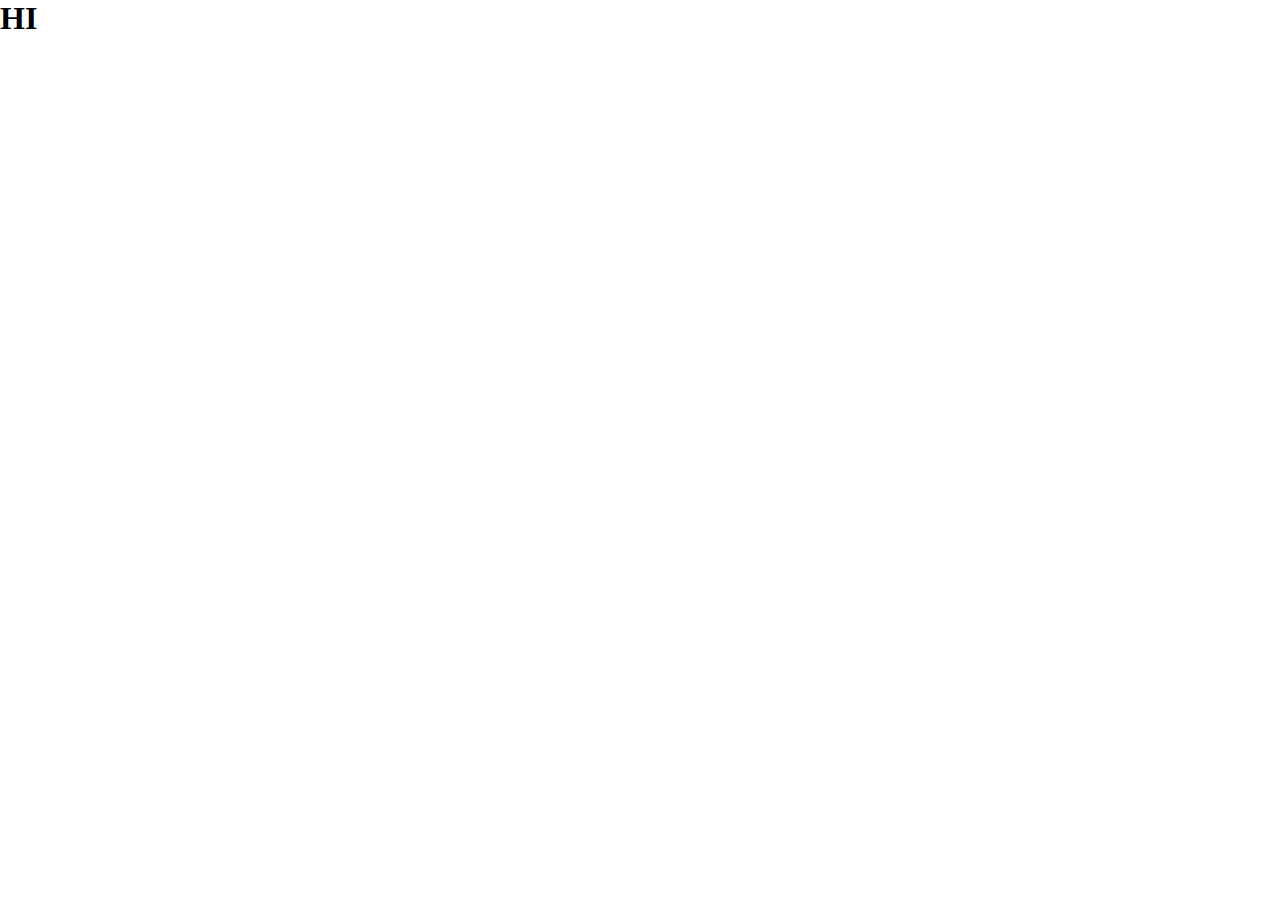
==== index.html @ 7bbb675e "testing" ====
<!DOCTYPE html>
<html lang="en">
  <head>
    <meta charset="UTF-8" />
    <meta http-equiv="X-UA-Compatible" content="IE=edge" />
    <meta name="viewport" content="width=device-width, initial-scale=1.0" />
    <link rel="shortcut icon" href="favicon.ico" type="image/x-icon" />
    <link rel="stylesheet" href="./style.css" />
    <title>Tesla Colab</title>
  </head>
  <body>
    <h1>HI</h1>
  </body>
</html>
---- style.css ----
* {
  margin: 0;
  padding: 0;
  box-sizing: border-box;
  scroll-behavior: smooth;
}
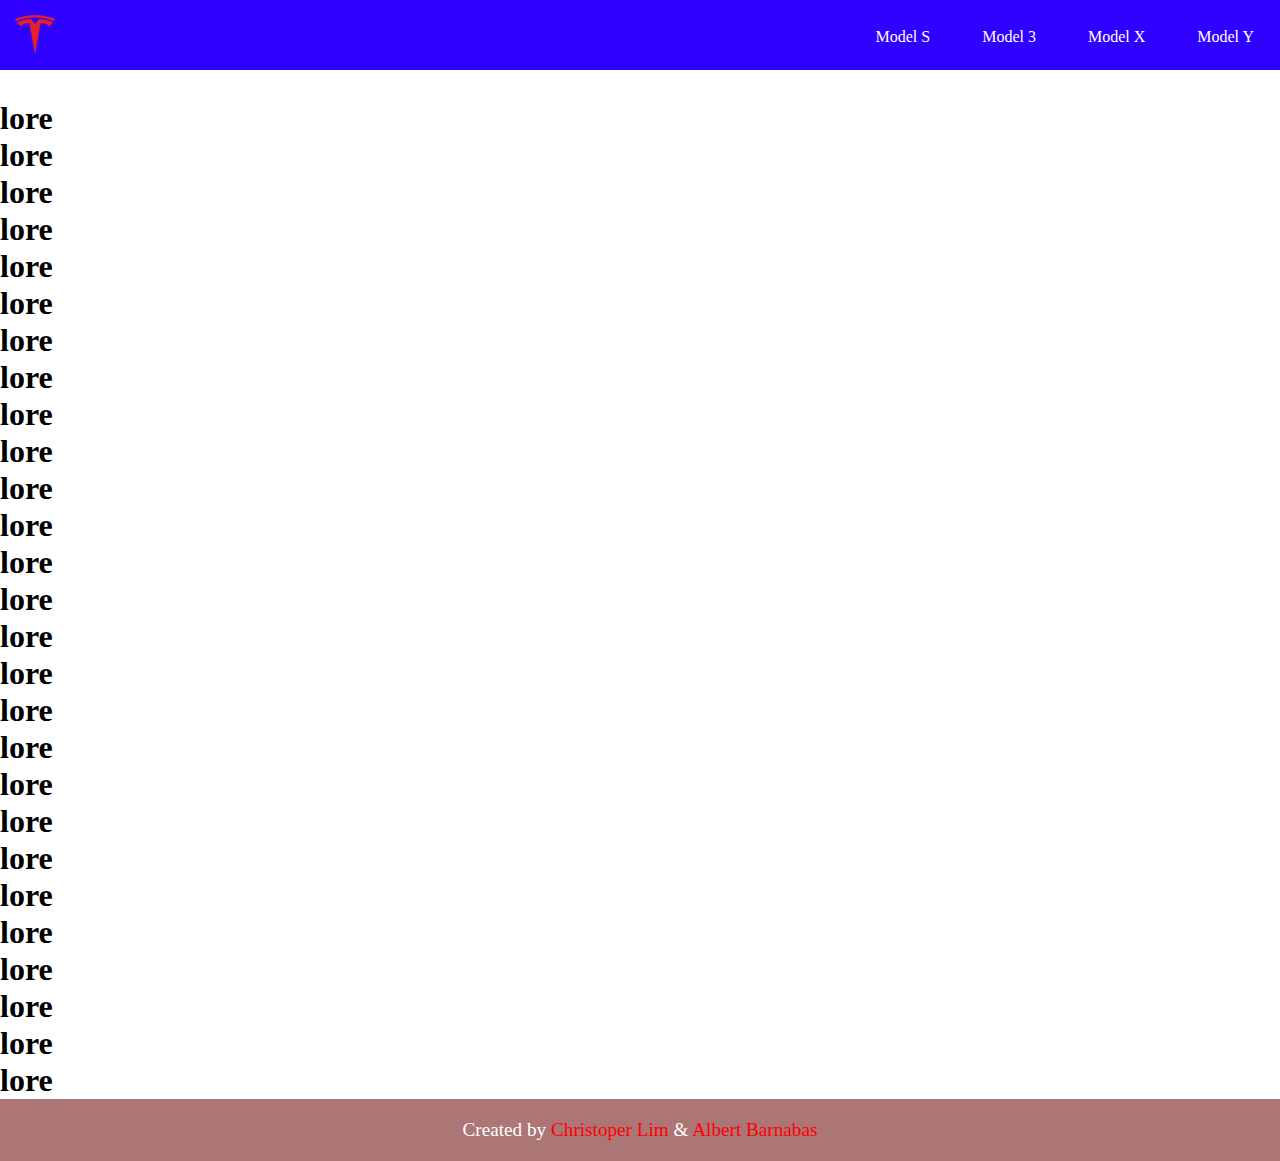
==== commit 72f72915: "Adding navigation and footer" ====
--- a/index.html
+++ b/index.html
@@ -5,10 +5,71 @@
     <meta http-equiv="X-UA-Compatible" content="IE=edge" />
     <meta name="viewport" content="width=device-width, initial-scale=1.0" />
     <link rel="shortcut icon" href="favicon.ico" type="image/x-icon" />
+    <link rel="stylesheet" href="./assets/css/navigation.css" />
+    <link rel="stylesheet" href="./assets/css/footer.css" />
     <link rel="stylesheet" href="./style.css" />
     <title>Tesla Colab</title>
   </head>
   <body>
-    <h1>HI</h1>
+    <nav>
+      <div class="navContainer">
+        <a href="#"><img src="./assets/img/teslaLogo.png" alt="logo" /></a>
+        <img src="./assets/icons/hamburger.png" alt="" id="navToggle" />
+        <ul id="navList">
+          <li><a href="./pages/models.html">Model S</a></li>
+          <li><a href="./pages/model3.html">Model 3</a></li>
+          <li><a href="./pages/modelx.html">Model X</a></li>
+          <li><a href="./pages/modely.html">Model Y</a></li>
+        </ul>
+      </div>
+    </nav>
+    <div class="HeroSection">
+      <h1>lore</h1>
+      <h1>lore</h1>
+      <h1>lore</h1>
+      <h1>lore</h1>
+      <h1>lore</h1>
+      <h1>lore</h1>
+      <h1>lore</h1>
+      <h1>lore</h1>
+      <h1>lore</h1>
+      <h1>lore</h1>
+      <h1>lore</h1>
+      <h1>lore</h1>
+      <h1>lore</h1>
+      <h1>lore</h1>
+      <h1>lore</h1>
+      <h1>lore</h1>
+      <h1>lore</h1>
+      <h1>lore</h1>
+      <h1>lore</h1>
+      <h1>lore</h1>
+      <h1>lore</h1>
+      <h1>lore</h1>
+      <h1>lore</h1>
+      <h1>lore</h1>
+      <h1>lore</h1>
+      <h1>lore</h1>
+      <h1>lore</h1>
+    </div>
+    <footer>
+      <div class="footerContainer">
+        <p>
+          Created by
+          <span
+            ><a href="https://github.com/chris260602" target="_blank"
+              >Christoper Lim</a
+            ></span
+          >
+          &
+          <span
+            ><a href="https://github.com/albertbarnabas10" target="_blank"
+              >Albert Barnabas</a
+            ></span
+          >
+        </p>
+      </div>
+    </footer>
+    <script src="./assets/js/navigation.js"></script>
   </body>
 </html>
--- a/assets/css/navigation.css
+++ b/assets/css/navigation.css
@@ -0,0 +1,79 @@
+* {
+  margin: 0;
+  padding: 0;
+  box-sizing: border-box;
+  scroll-behavior: smooth;
+}
+
+nav {
+  position: fixed;
+  width: 100vw;
+  max-width: 100%;
+  height: 70px;
+  background-color: rgb(47, 0, 255);
+}
+nav .navContainer {
+  position: relative;
+  display: flex;
+  justify-content: space-between;
+  max-width: 1300px;
+  margin: auto;
+  color: white;
+}
+.navContainer ul {
+  display: flex;
+  align-items: center;
+  list-style: none;
+}
+
+.navContainer ul li a {
+  color: white;
+  text-decoration: none;
+  padding: 0.5em 1em;
+  margin: 0 10px;
+  border-radius: 10px;
+  transition: background-color 0.5s;
+}
+.navContainer ul li a:hover {
+  background-color: rgb(71, 71, 71);
+}
+.navContainer img {
+  padding: 15px;
+  width: 70px;
+}
+#navToggle {
+  display: none;
+}
+@media screen and (max-width: 768px) {
+  .navContainer ul {
+    display: flex;
+    flex-direction: column;
+    justify-content: space-evenly;
+    position: absolute;
+    top: -10vh;
+    width: 100%;
+    min-width: 200px;
+    overflow: scroll;
+    height: 0;
+    transition: all 0.4s;
+  }
+  #navToggle {
+    display: block;
+    width: 70px;
+    cursor: pointer;
+    z-index: 999;
+  }
+  .navContainer ul.active {
+    background-color: rgb(0, 0, 0);
+    top: 70px;
+    width: 100%;
+    min-width: 200px;
+    overflow: scroll;
+    height: calc(100vh - 70px);
+  }
+
+  .navContainer ul li a {
+    padding: 0.5em 1em;
+    margin: 20px;
+  }
+}
--- a/assets/css/footer.css
+++ b/assets/css/footer.css
@@ -0,0 +1,21 @@
+footer {
+  background-color: rgb(172, 118, 118);
+}
+footer .footerContainer {
+  max-width: 1300px;
+  display: flex;
+  color: white;
+  justify-content: center;
+  margin: auto;
+  padding: 20px;
+  font-size: 1.2rem;
+}
+footer a {
+  color: rgb(255, 0, 0);
+  text-decoration: none;
+  transition: color 0.3s;
+}
+
+footer a:hover {
+  color: aqua;
+}
--- a/style.css
+++ b/style.css
@@ -1,6 +1,3 @@
-* {
-  margin: 0;
-  padding: 0;
-  box-sizing: border-box;
-  scroll-behavior: smooth;
+.HeroSection {
+  padding-top: 100px;
 }
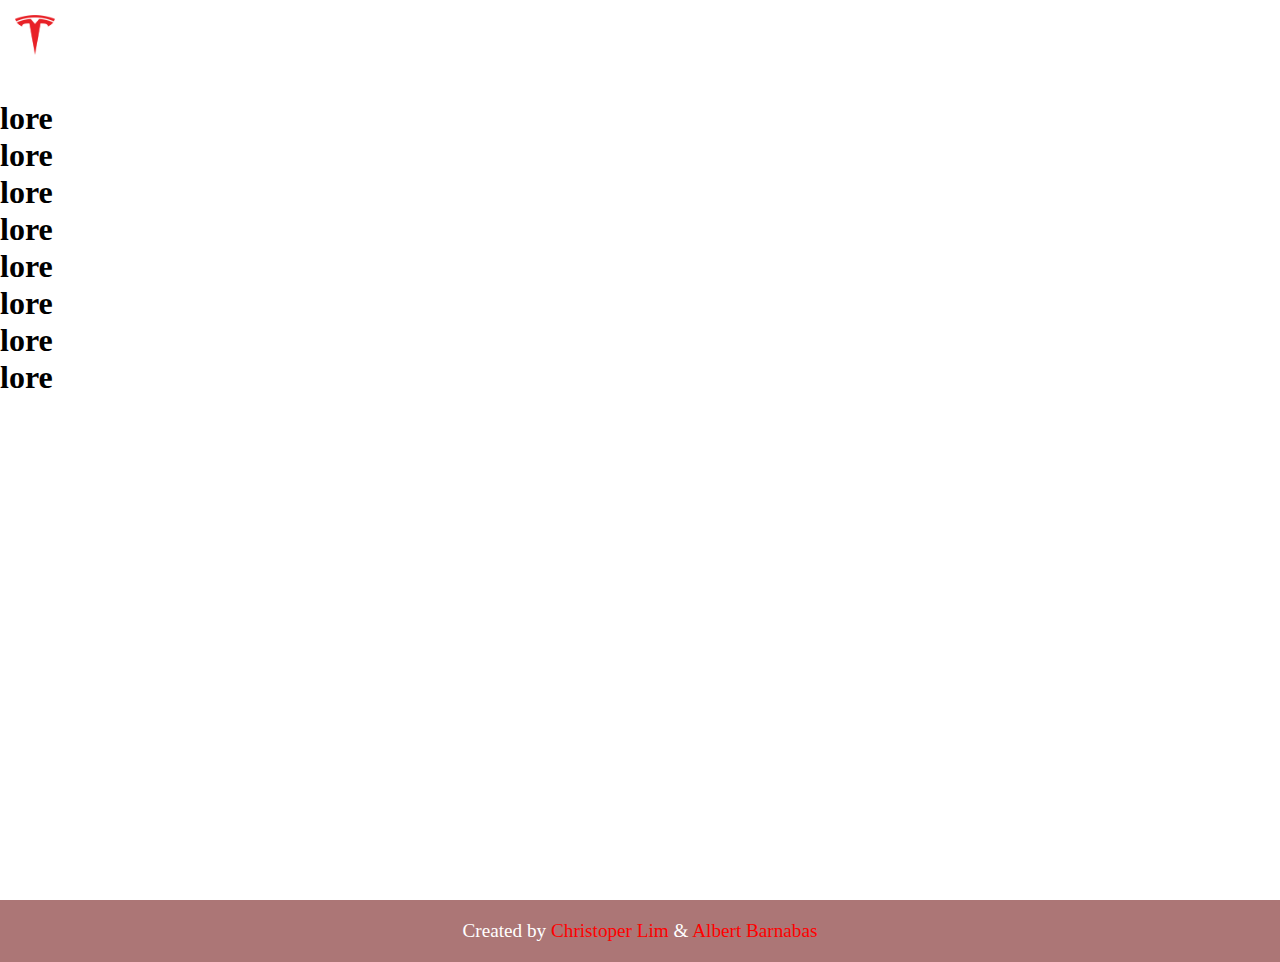
==== commit 54556ac9: "Babi" ====
--- a/index.html
+++ b/index.html
@@ -11,6 +11,7 @@
     <title>Tesla Colab</title>
   </head>
   <body>
+
     <nav>
       <div class="navContainer">
         <a href="#"><img src="./assets/img/teslaLogo.png" alt="logo" /></a>
@@ -23,6 +24,7 @@
         </ul>
       </div>
     </nav>
+
     <div class="HeroSection">
       <h1>lore</h1>
       <h1>lore</h1>
@@ -32,26 +34,9 @@
       <h1>lore</h1>
       <h1>lore</h1>
       <h1>lore</h1>
-      <h1>lore</h1>
-      <h1>lore</h1>
-      <h1>lore</h1>
-      <h1>lore</h1>
-      <h1>lore</h1>
-      <h1>lore</h1>
-      <h1>lore</h1>
-      <h1>lore</h1>
-      <h1>lore</h1>
-      <h1>lore</h1>
-      <h1>lore</h1>
-      <h1>lore</h1>
-      <h1>lore</h1>
-      <h1>lore</h1>
-      <h1>lore</h1>
-      <h1>lore</h1>
-      <h1>lore</h1>
-      <h1>lore</h1>
-      <h1>lore</h1>
+      
     </div>
+
     <footer>
       <div class="footerContainer">
         <p>
--- a/assets/css/navigation.css
+++ b/assets/css/navigation.css
@@ -10,8 +10,9 @@
   width: 100vw;
   max-width: 100%;
   height: 70px;
-  background-color: rgb(47, 0, 255);
+  /* background-color: #0F2027; */
 }
+
 nav .navContainer {
   position: relative;
   display: flex;
@@ -53,7 +54,6 @@
     top: -10vh;
     width: 100%;
     min-width: 200px;
-    overflow: scroll;
     height: 0;
     transition: all 0.4s;
   }
@@ -68,7 +68,6 @@
     top: 70px;
     width: 100%;
     min-width: 200px;
-    overflow: scroll;
     height: calc(100vh - 70px);
   }
 
--- a/style.css
+++ b/style.css
@@ -1,3 +1,5 @@
 .HeroSection {
   padding-top: 100px;
+  background: ;
+  height: 100vh;
 }
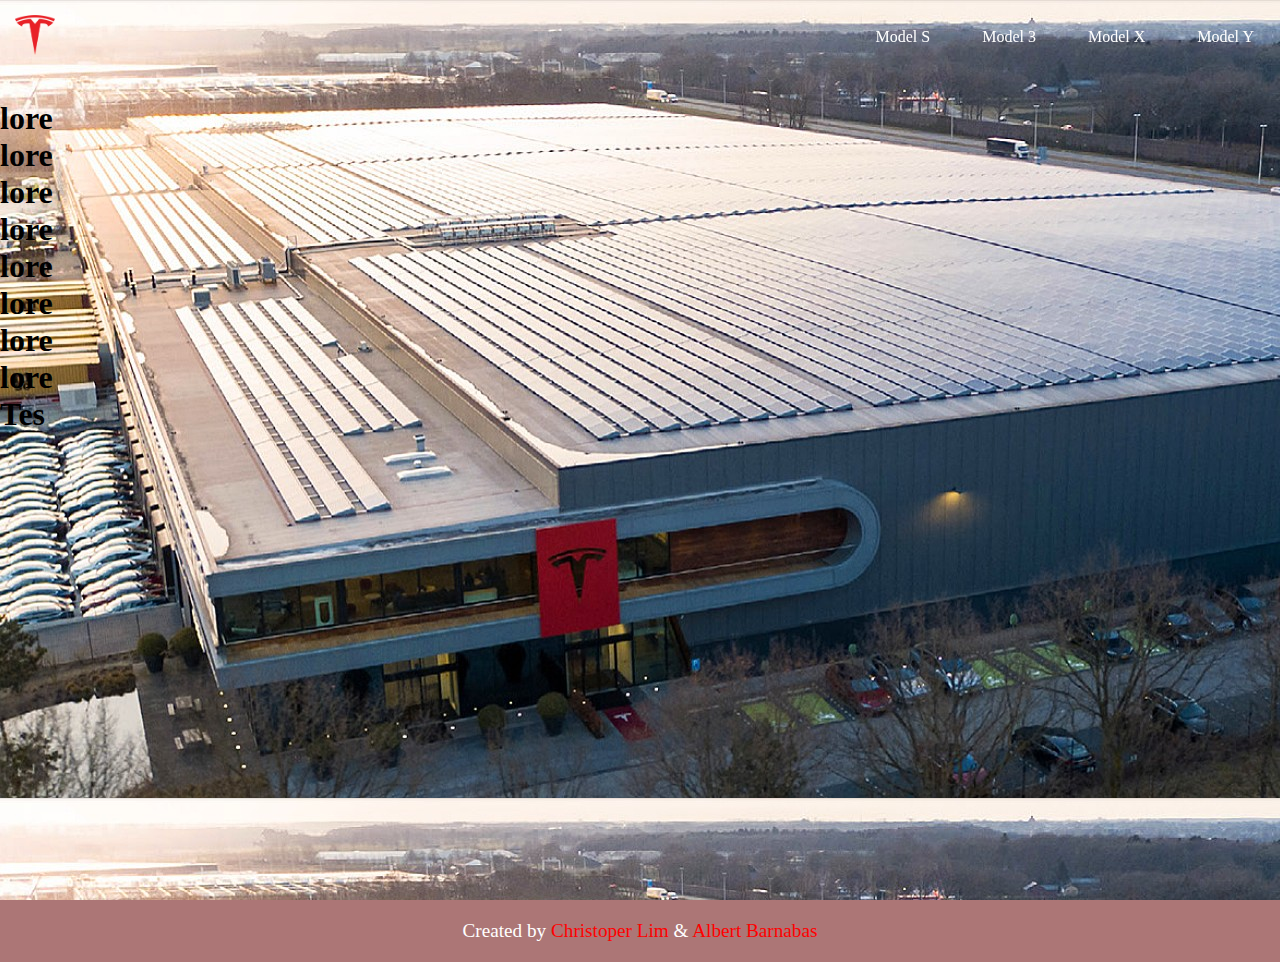
==== commit f56aada6: "Tes" ====
--- a/index.html
+++ b/index.html
@@ -11,7 +11,6 @@
     <title>Tesla Colab</title>
   </head>
   <body>
-
     <nav>
       <div class="navContainer">
         <a href="#"><img src="./assets/img/teslaLogo.png" alt="logo" /></a>
@@ -34,7 +33,7 @@
       <h1>lore</h1>
       <h1>lore</h1>
       <h1>lore</h1>
-      
+      <h1>Tes</h1>
     </div>
 
     <footer>
--- a/style.css
+++ b/style.css
@@ -1,5 +1,5 @@
 .HeroSection {
   padding-top: 100px;
-  background: ;
+  background-image: url("./assets/img/1.jpg");
   height: 100vh;
 }
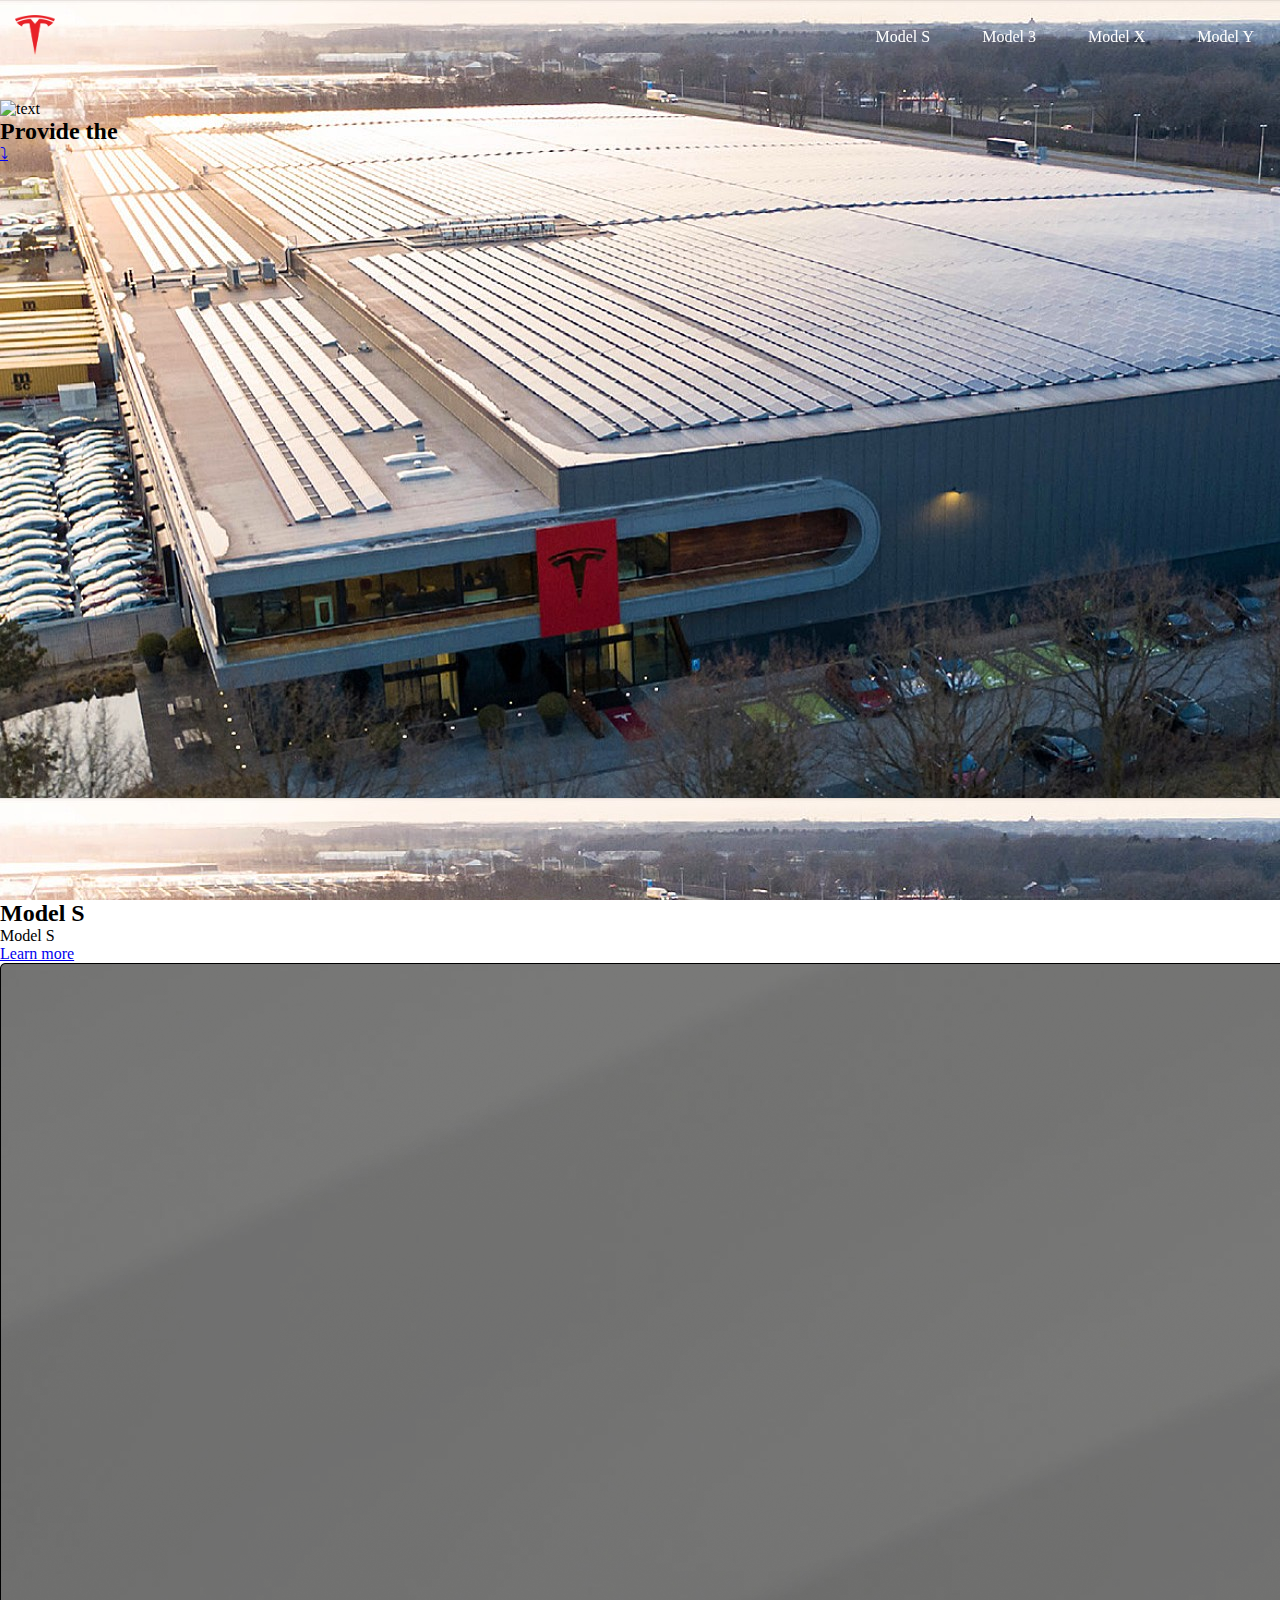
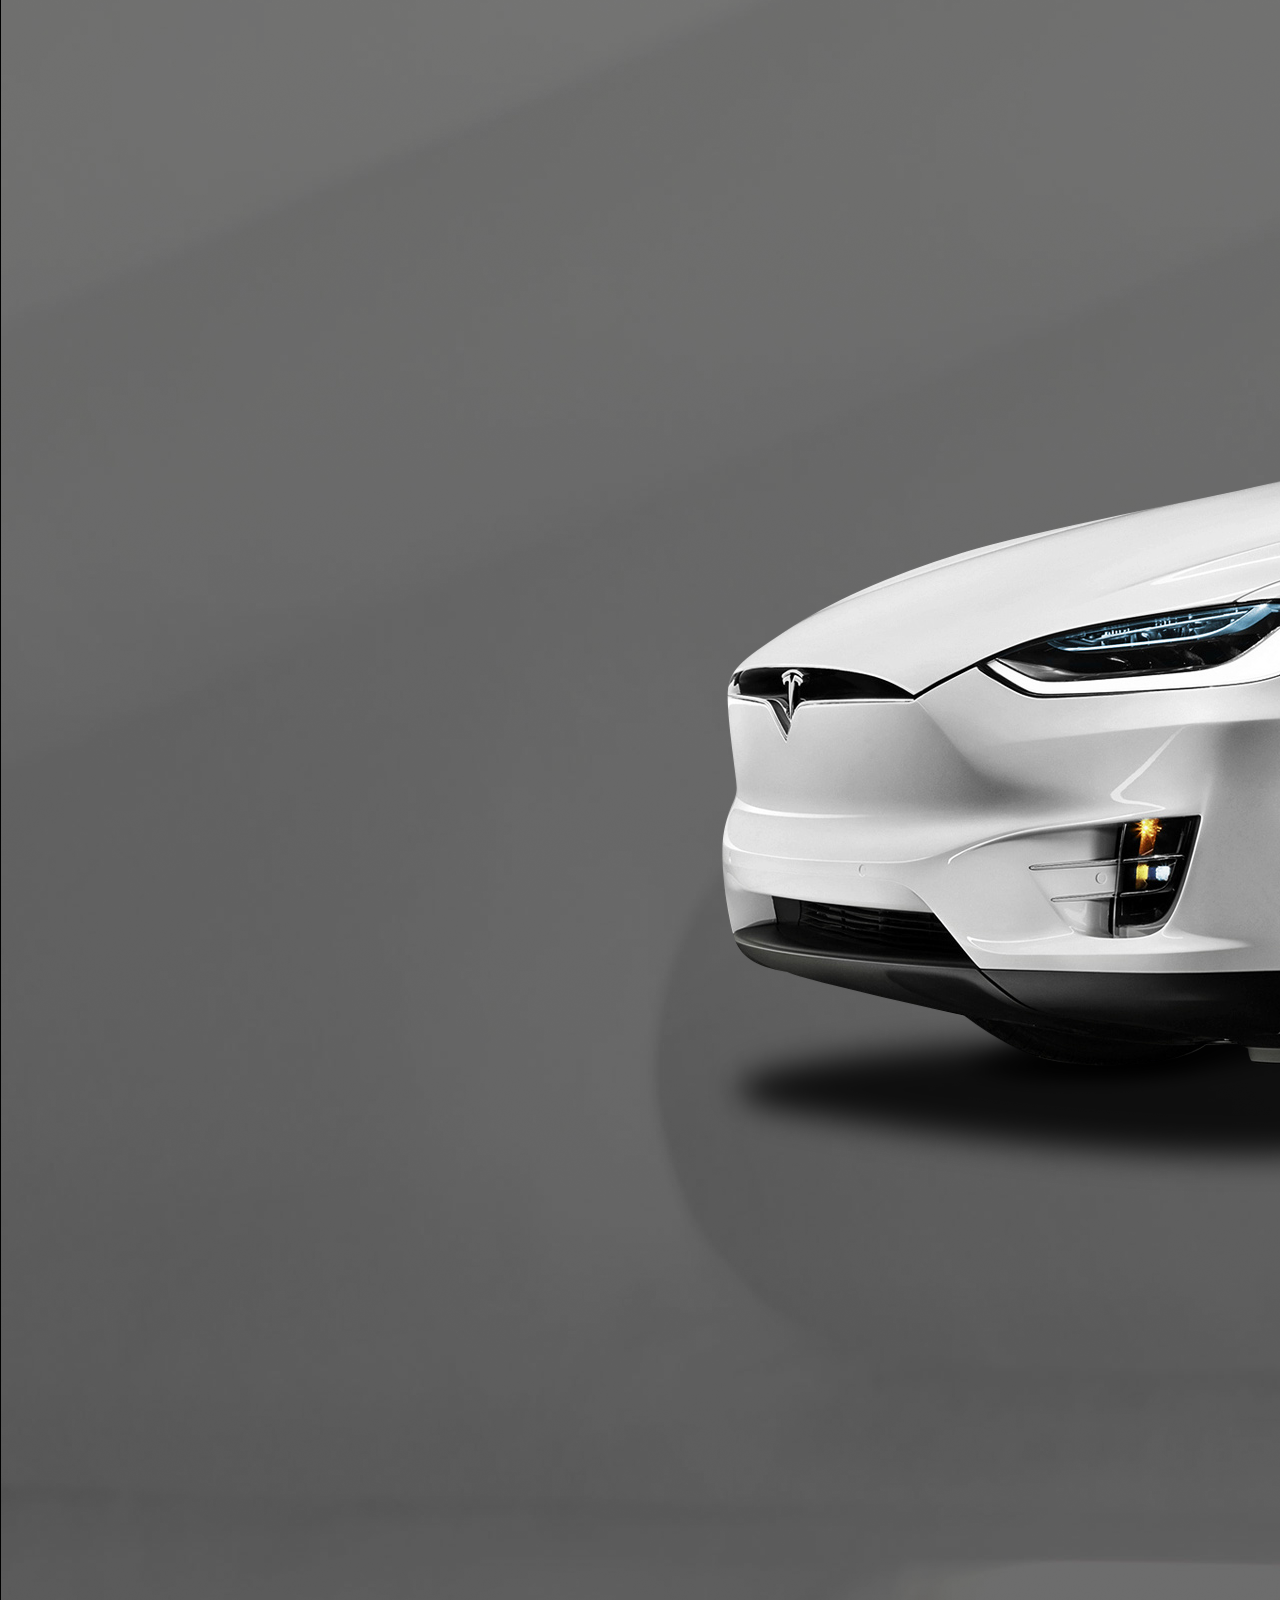
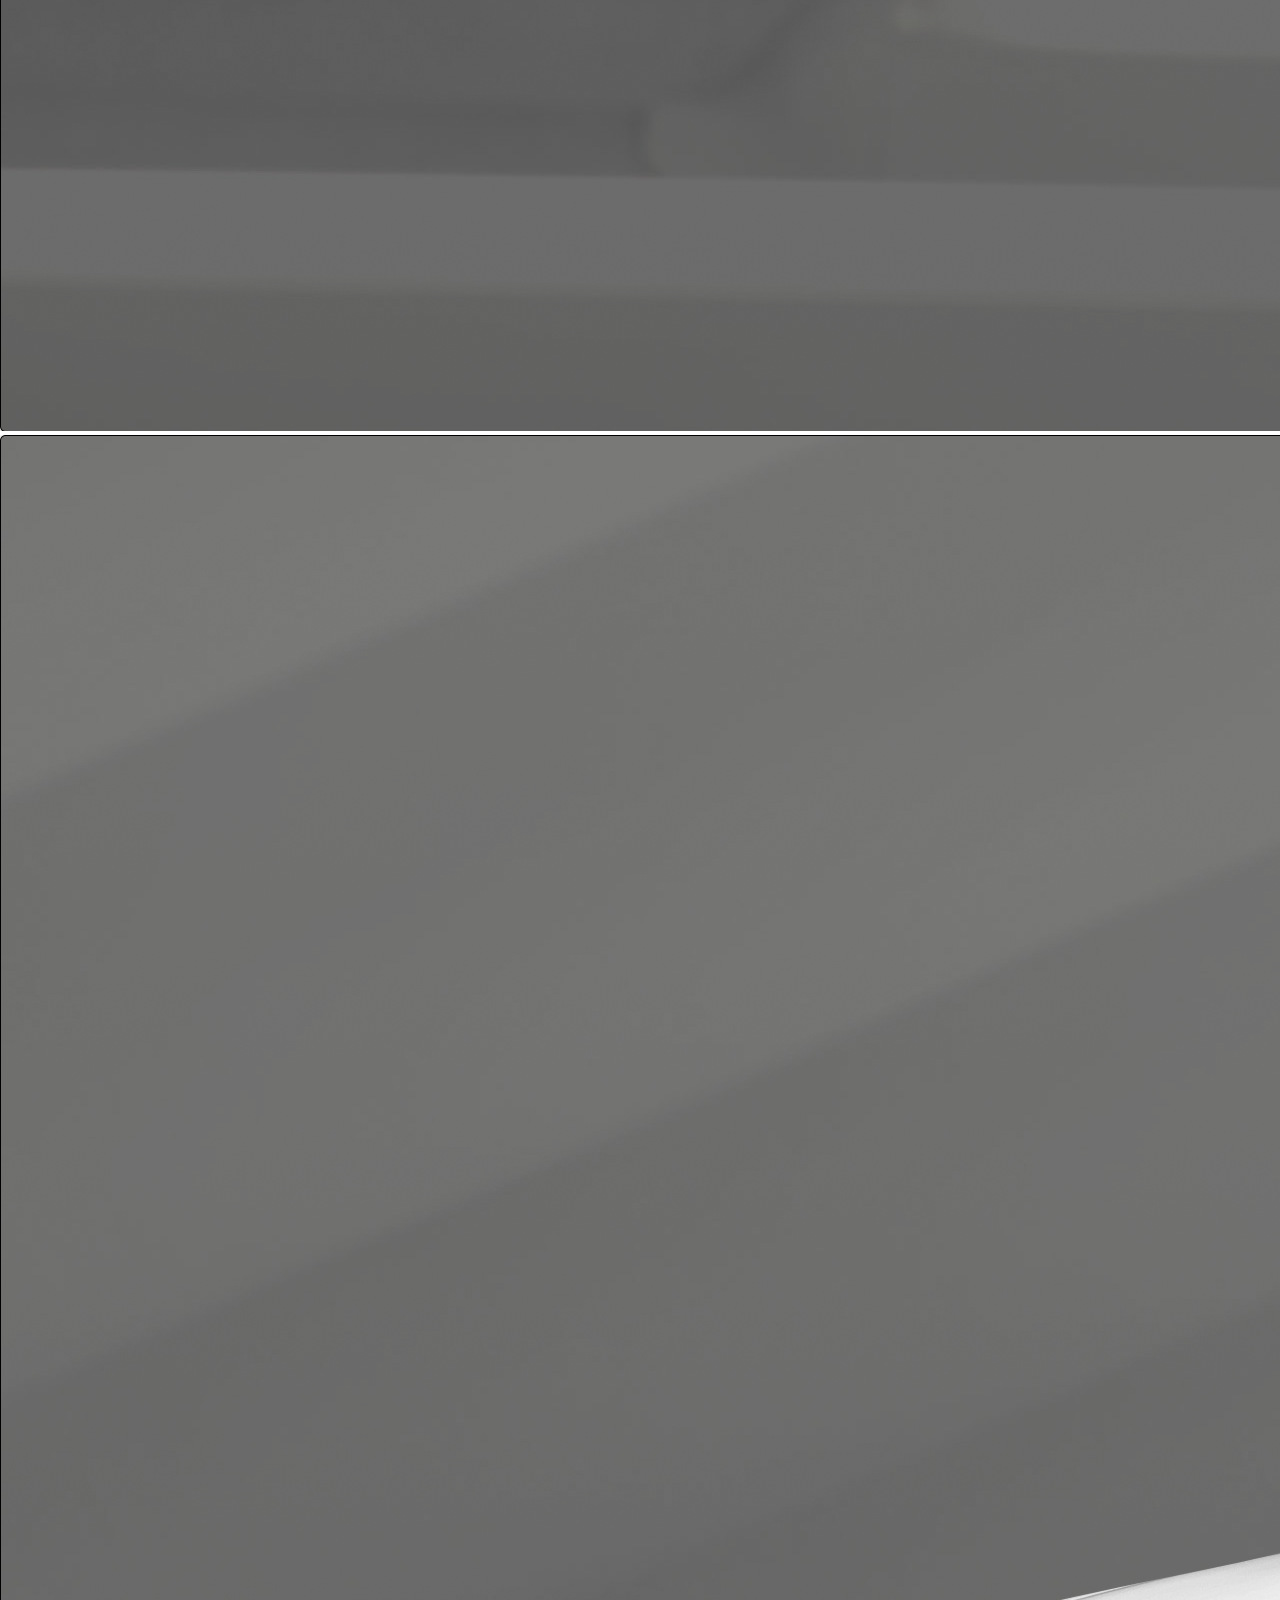
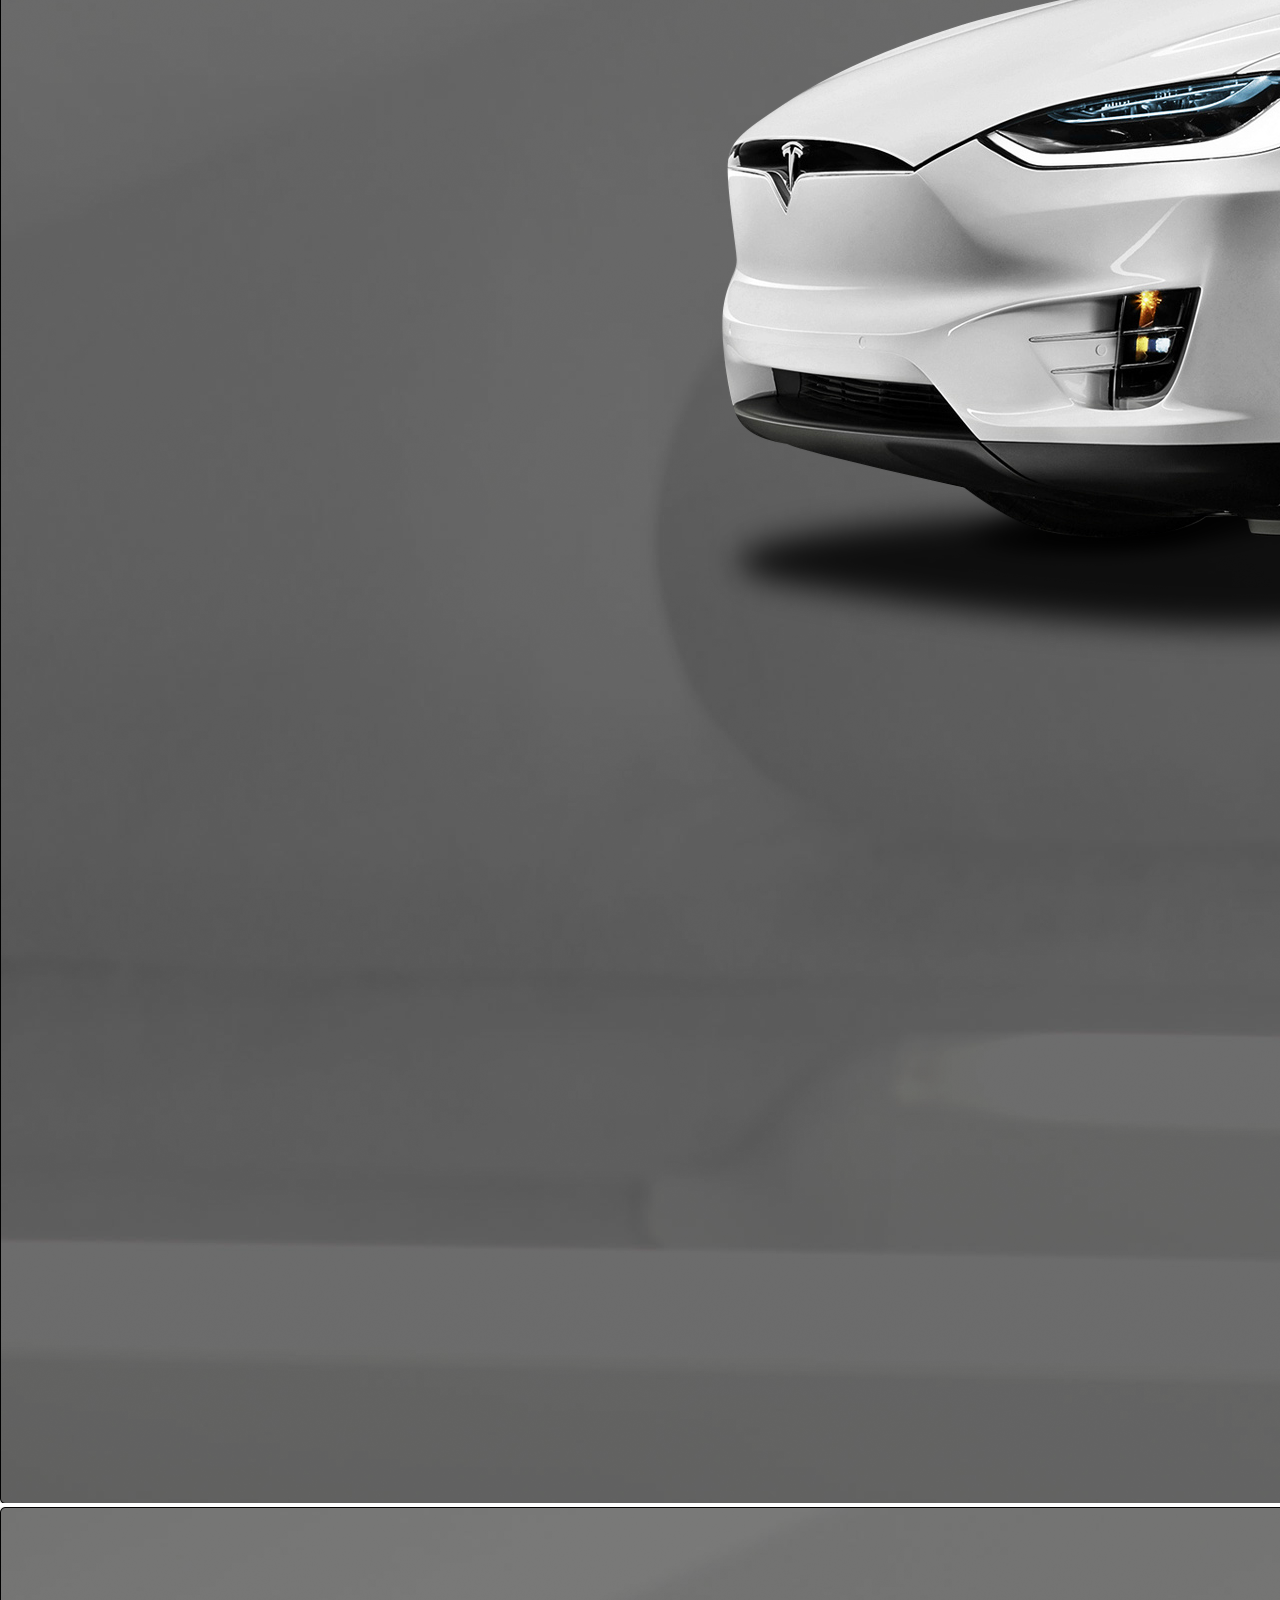
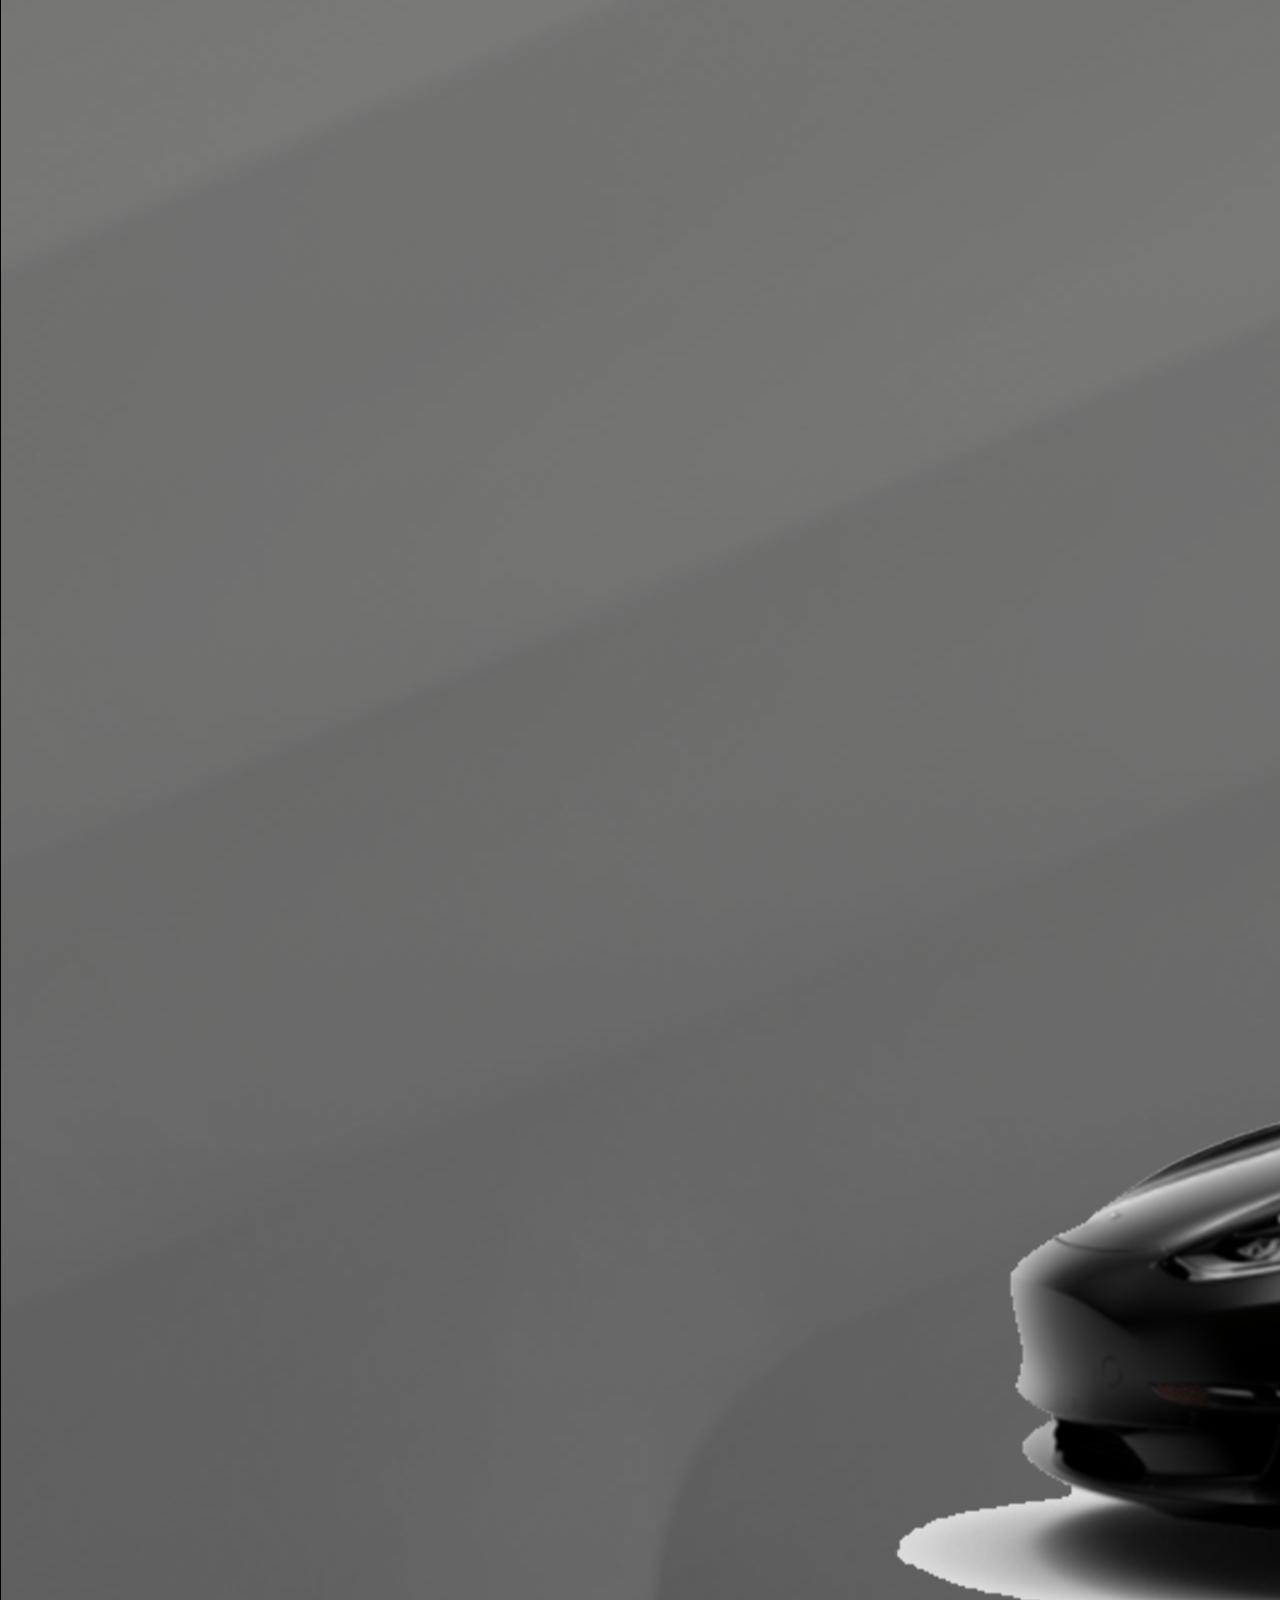
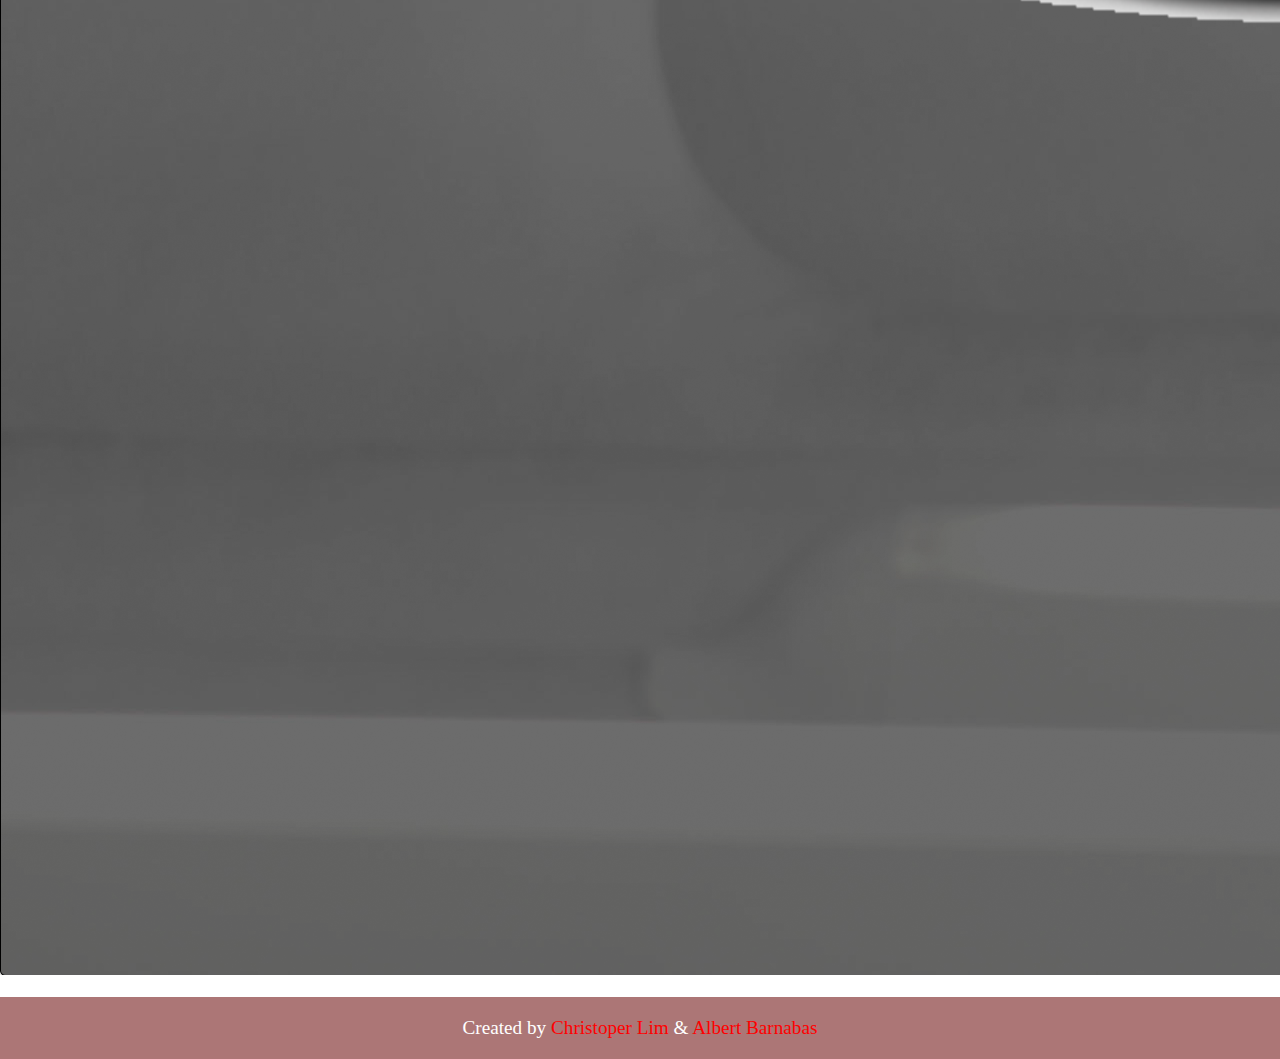
==== commit 778b499c: "Adding tesla assets" ====
--- a/index.html
+++ b/index.html
@@ -25,15 +25,48 @@
     </nav>
 
     <div class="HeroSection">
-      <h1>lore</h1>
-      <h1>lore</h1>
-      <h1>lore</h1>
-      <h1>lore</h1>
-      <h1>lore</h1>
-      <h1>lore</h1>
-      <h1>lore</h1>
-      <h1>lore</h1>
-      <h1>Tes</h1>
+      <div class="HeroWrapper">
+        <img src="./assets/img/teslaText.svg" alt="text" />
+        <h2 id="HeroDesc"></h2>
+        <a href="#aboutSection">&#10549;</a>
+      </div>
+    </div>
+
+    <div id="aboutSection">
+      <div class="aboutWrapper">
+        <div class="aboutdetail">
+          <div class="aboutdetailbox">
+            <h2 id="abouttitle">Model S</h2>
+            <p id="aboutdesc">Model S</p>
+          </div>
+          <a href="./pages/models.html" id="aboutbutton">Learn more</a>
+        </div>
+        <div class="aboutcarousel">
+          <img src="./assets/img/tesla/modelsbg.png" alt="" id="mainimg" />
+          <div class="carouselselection">
+            <img
+              src="./assets/img/tesla/modelsbg.png"
+              alt=""
+              class="childimg active"
+            />
+            <img
+              src="./assets/img/tesla/model3bg.png"
+              alt=""
+              class="childimg"
+            />
+            <img
+              src="./assets/img/tesla/modelxbg.png"
+              alt=""
+              class="childimg"
+            />
+            <img
+              src="./assets/img/tesla/modelybg.png"
+              alt=""
+              class="childimg"
+            />
+          </div>
+        </div>
+      </div>
     </div>
 
     <footer>
@@ -55,5 +88,6 @@
       </div>
     </footer>
     <script src="./assets/js/navigation.js"></script>
+    <script src="./assets/js/index.js"></script>
   </body>
 </html>
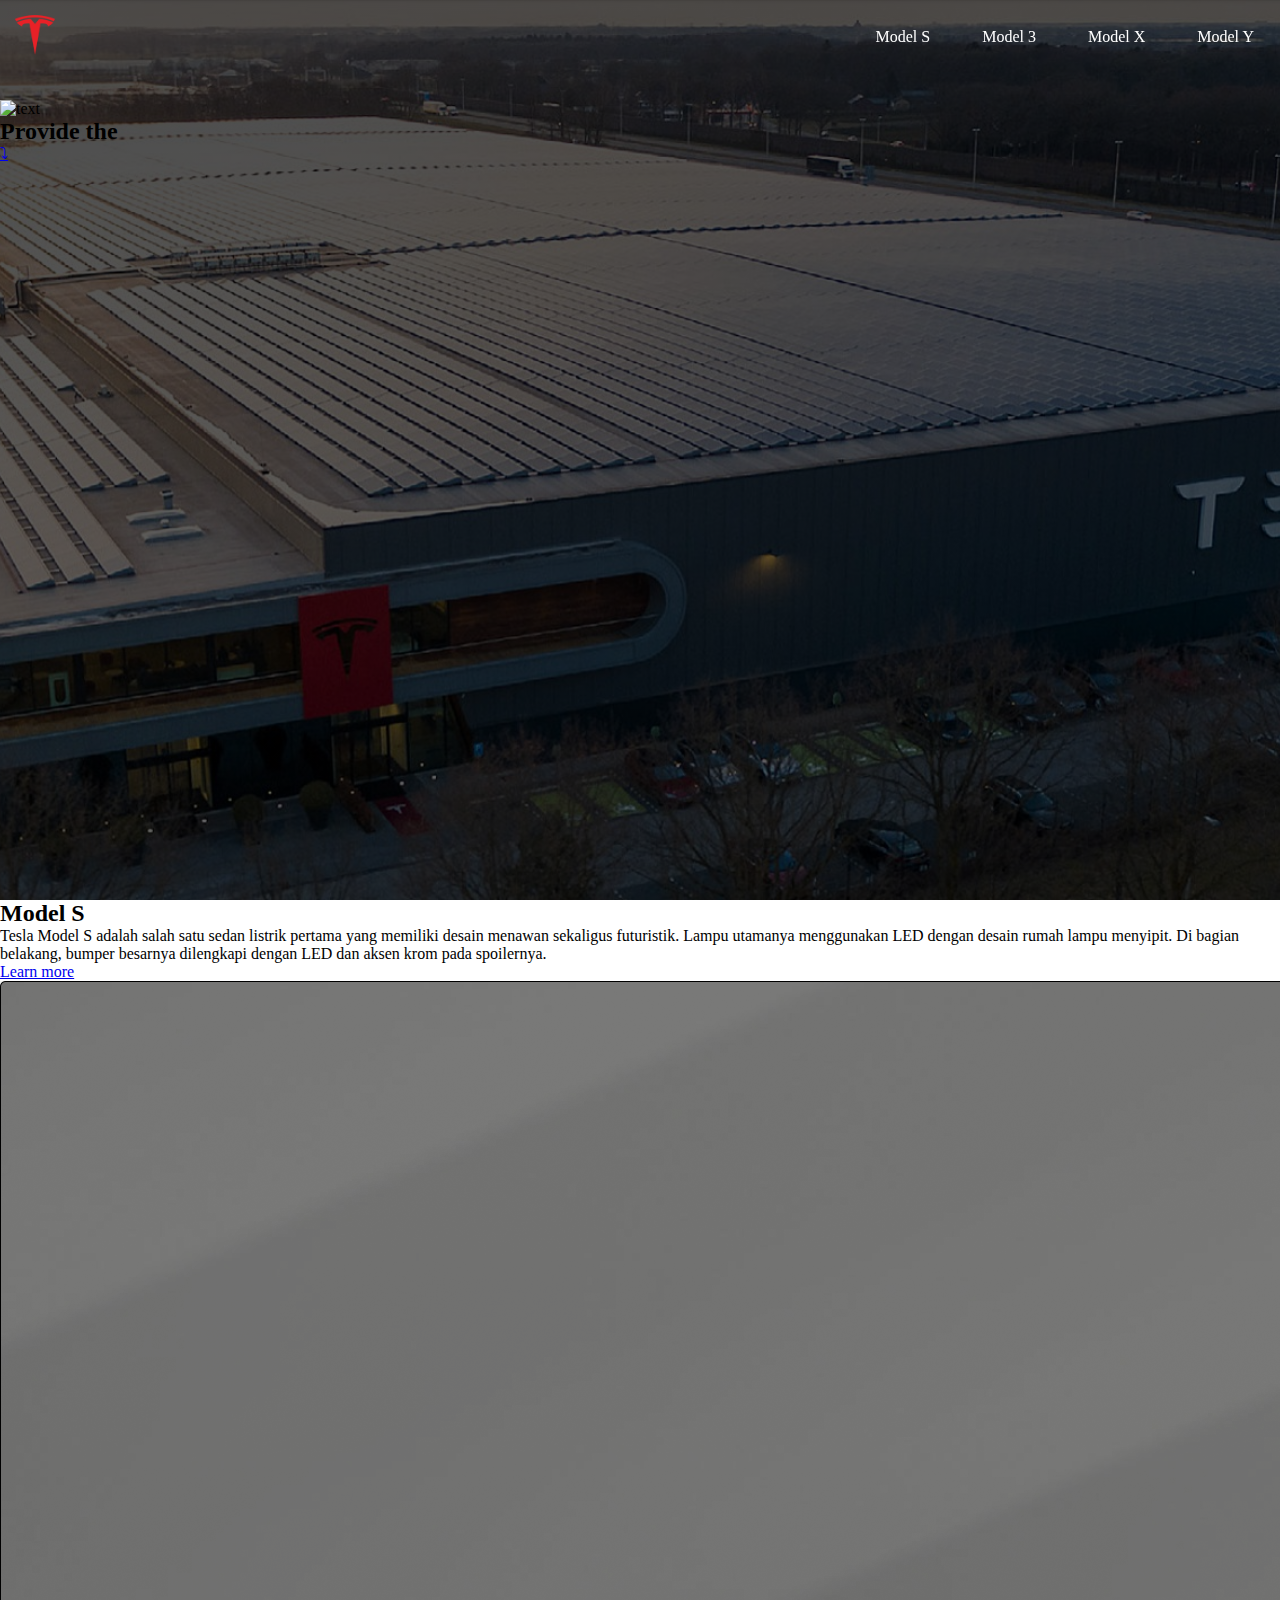
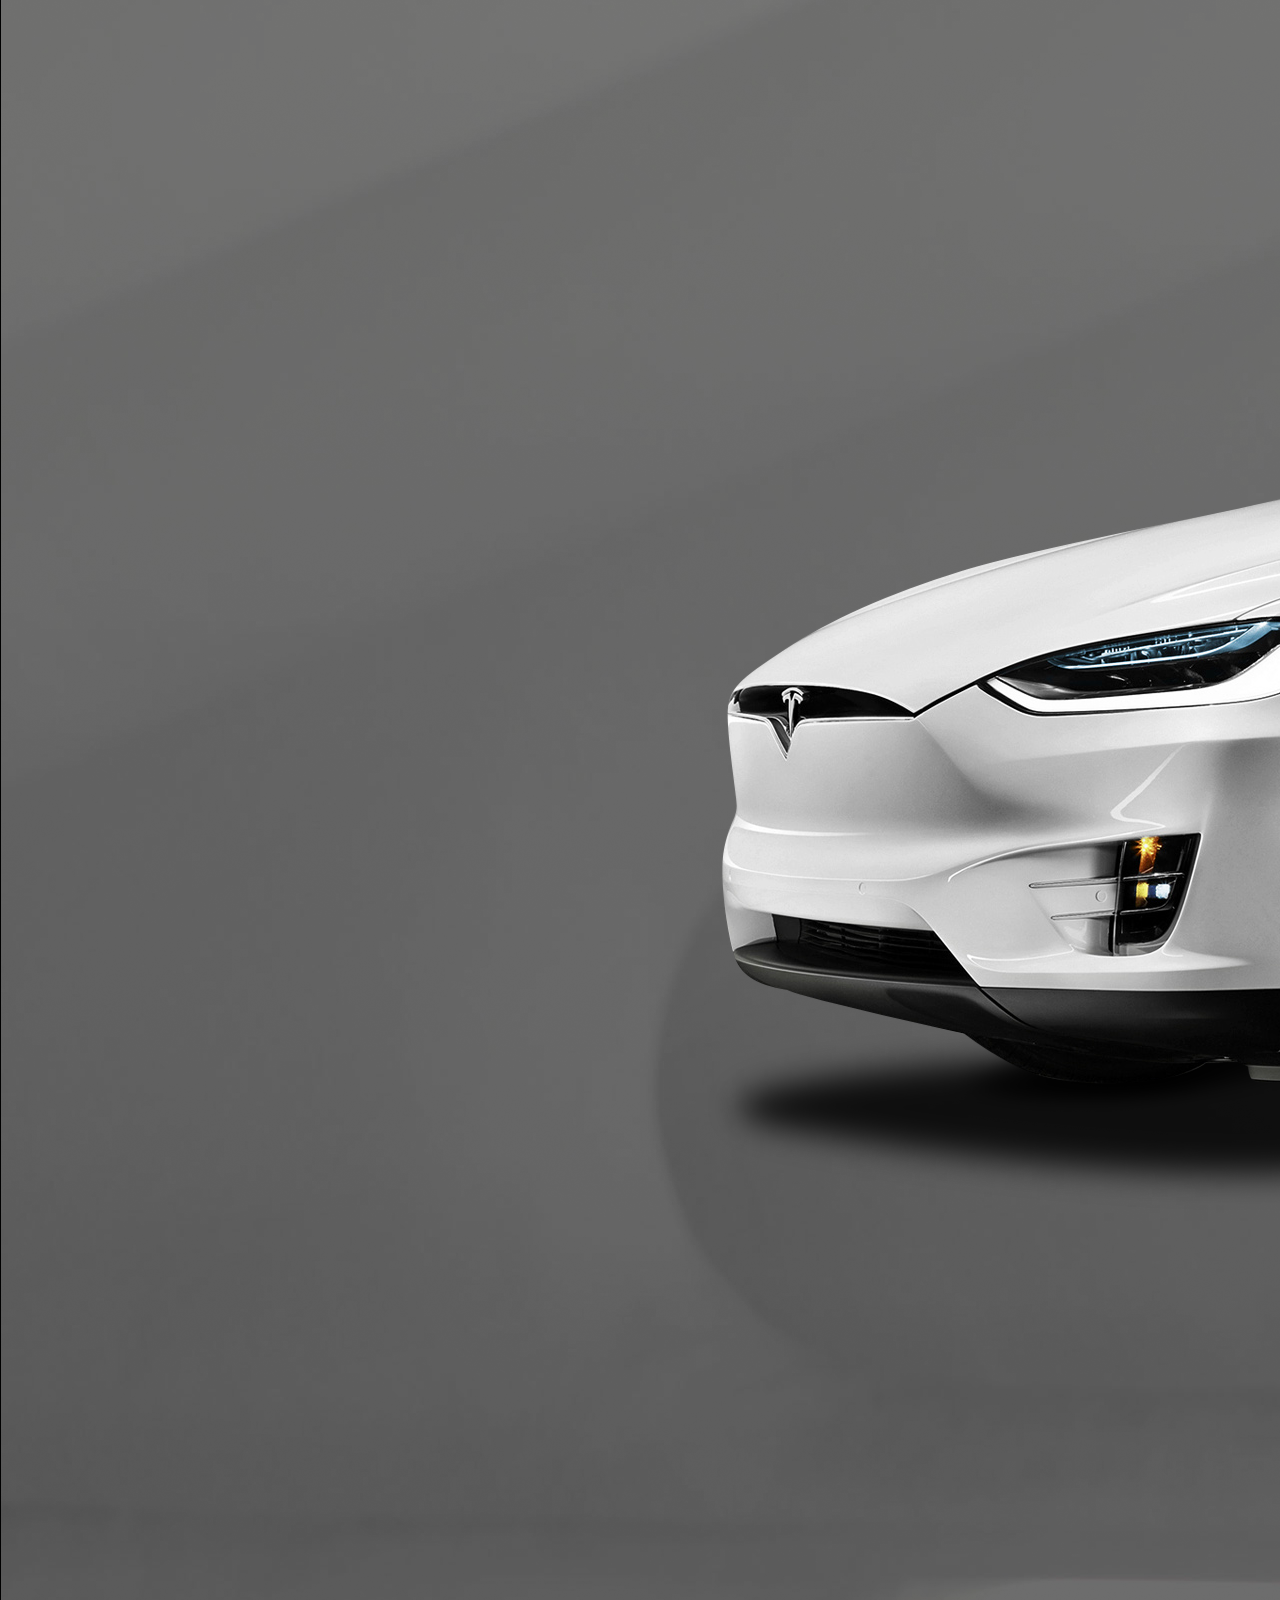
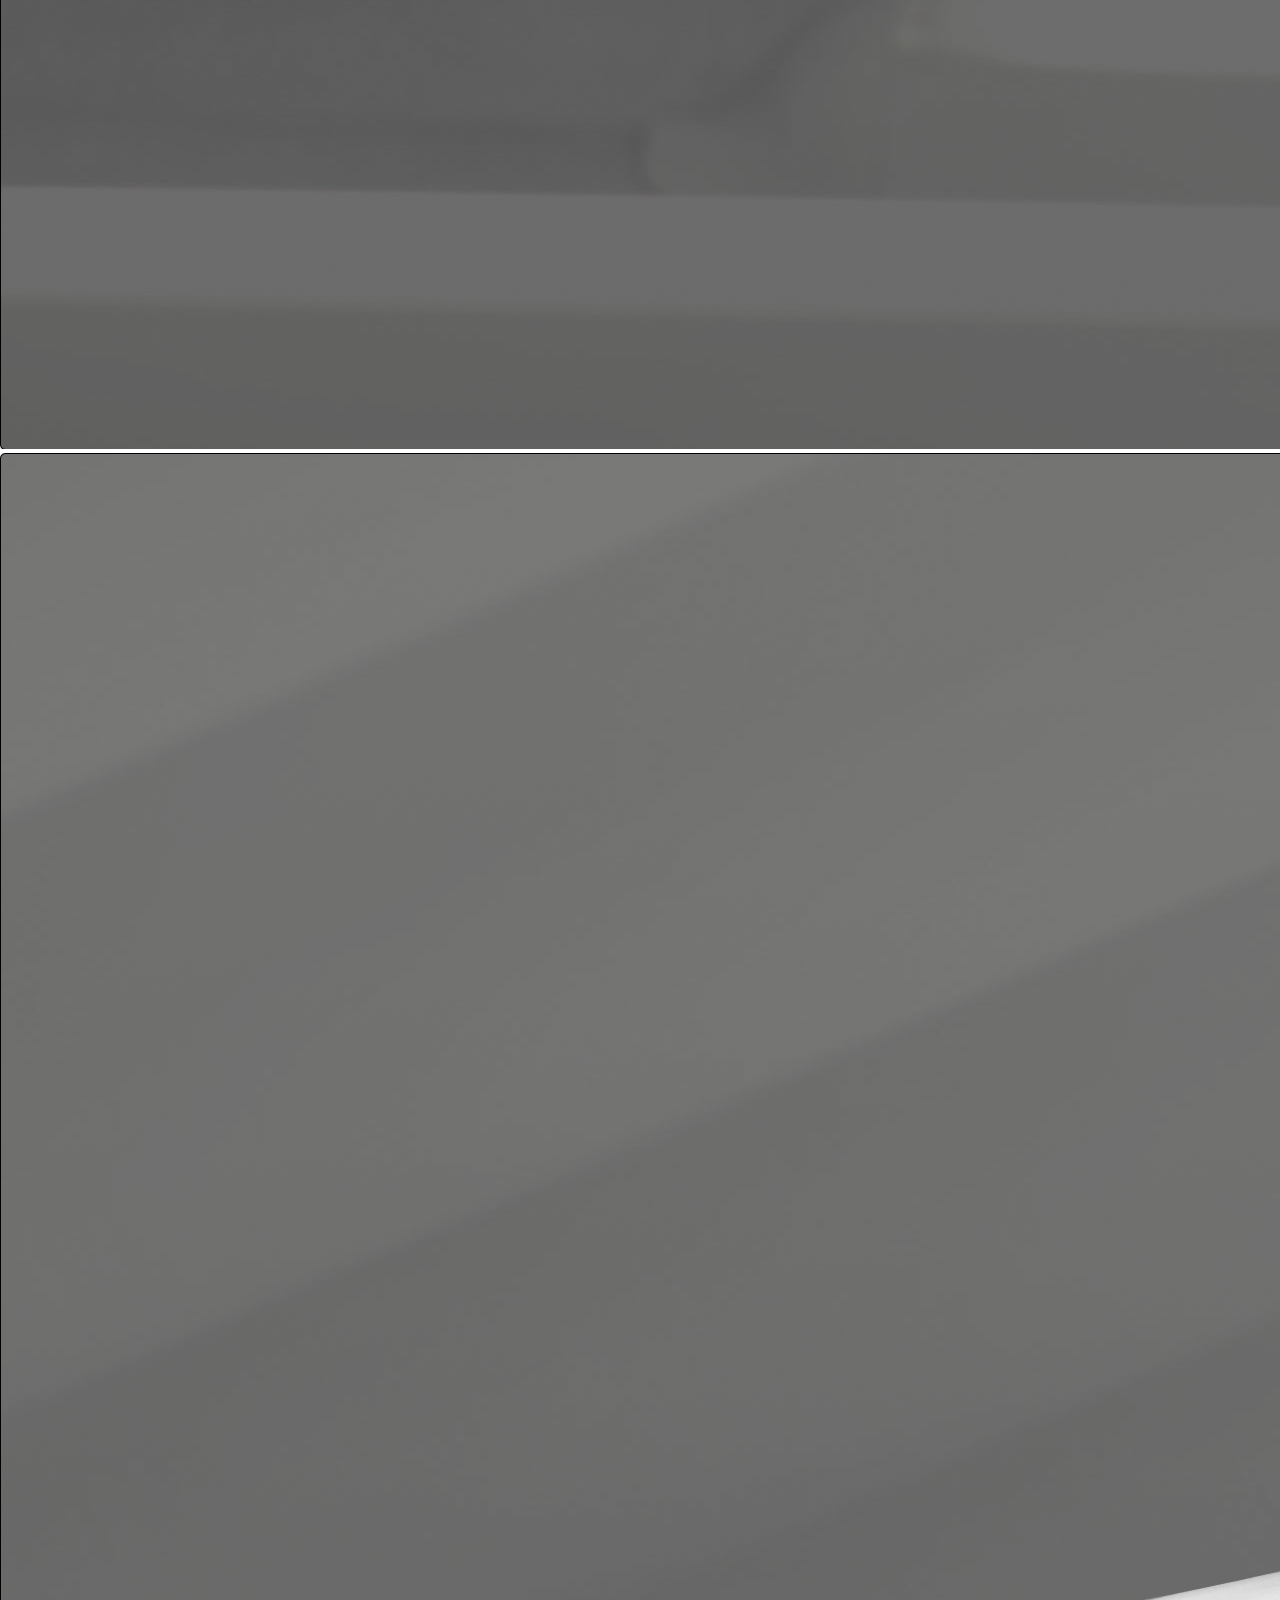
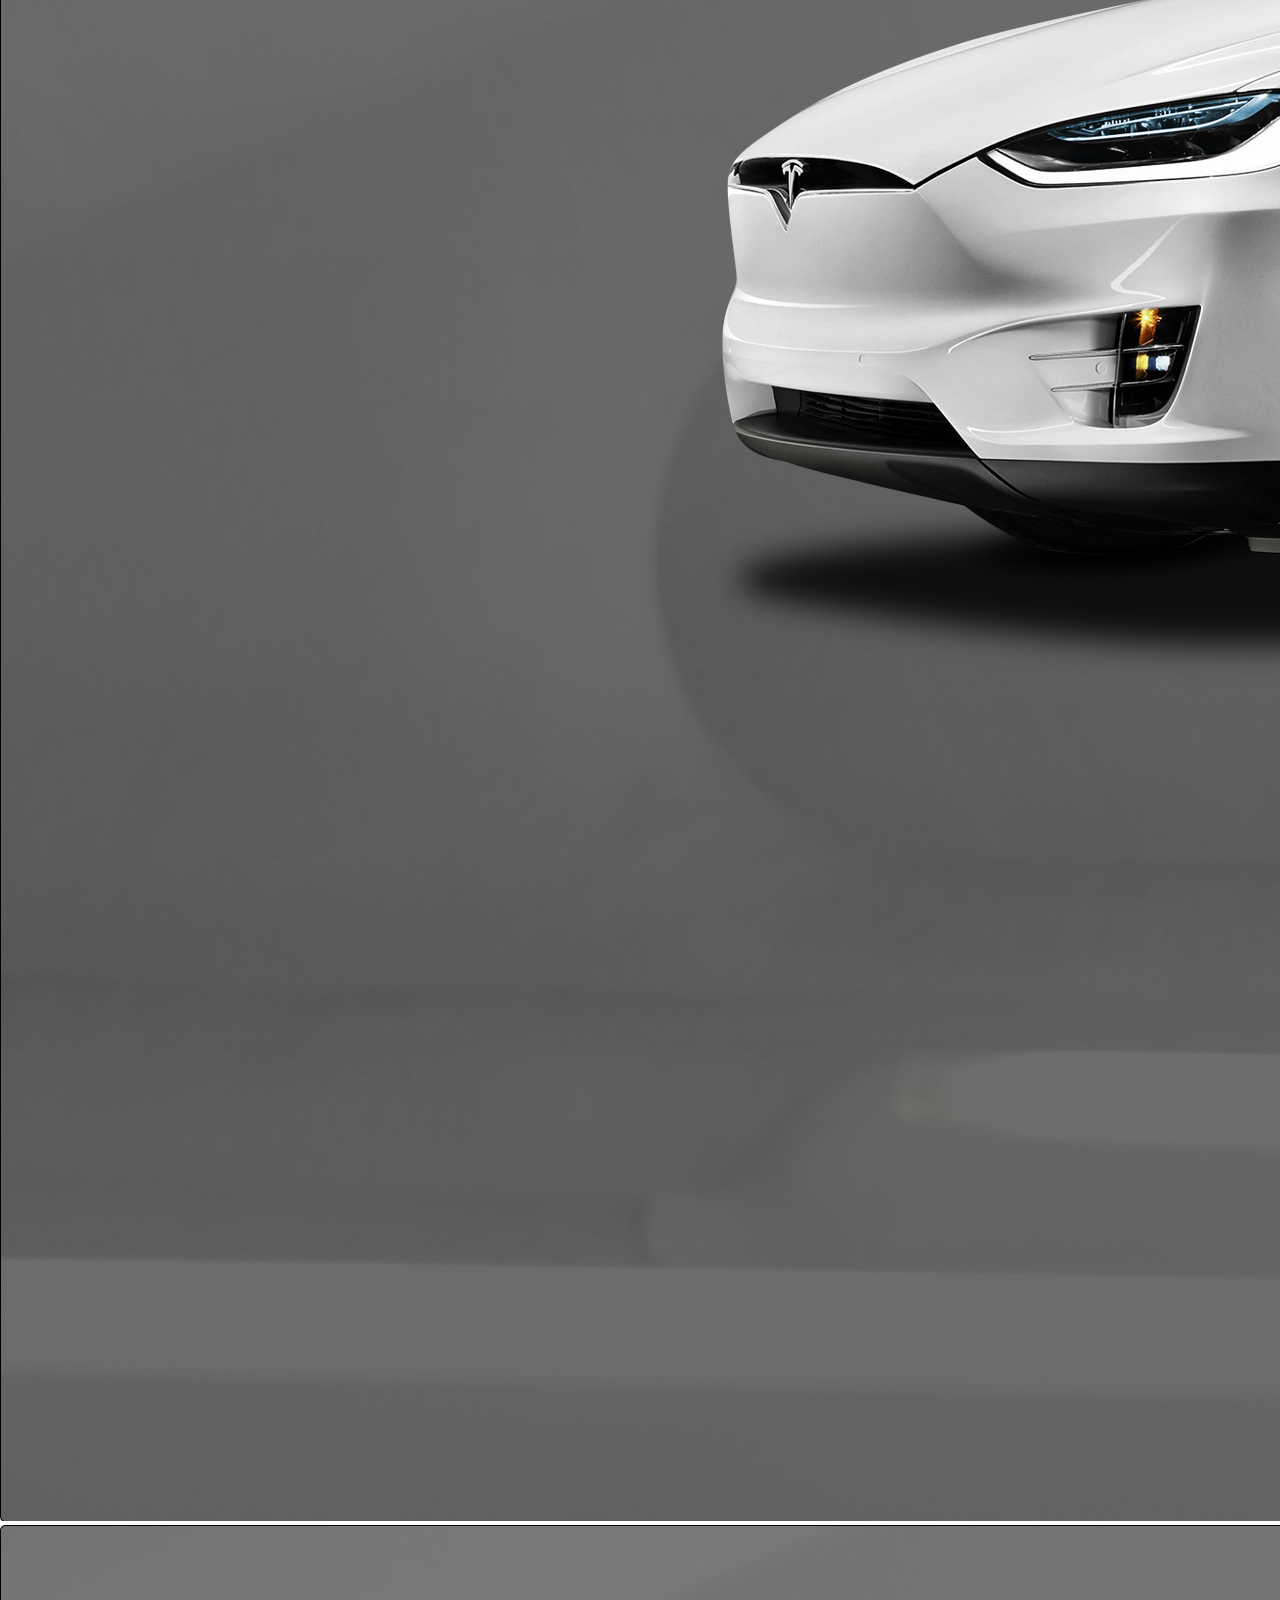
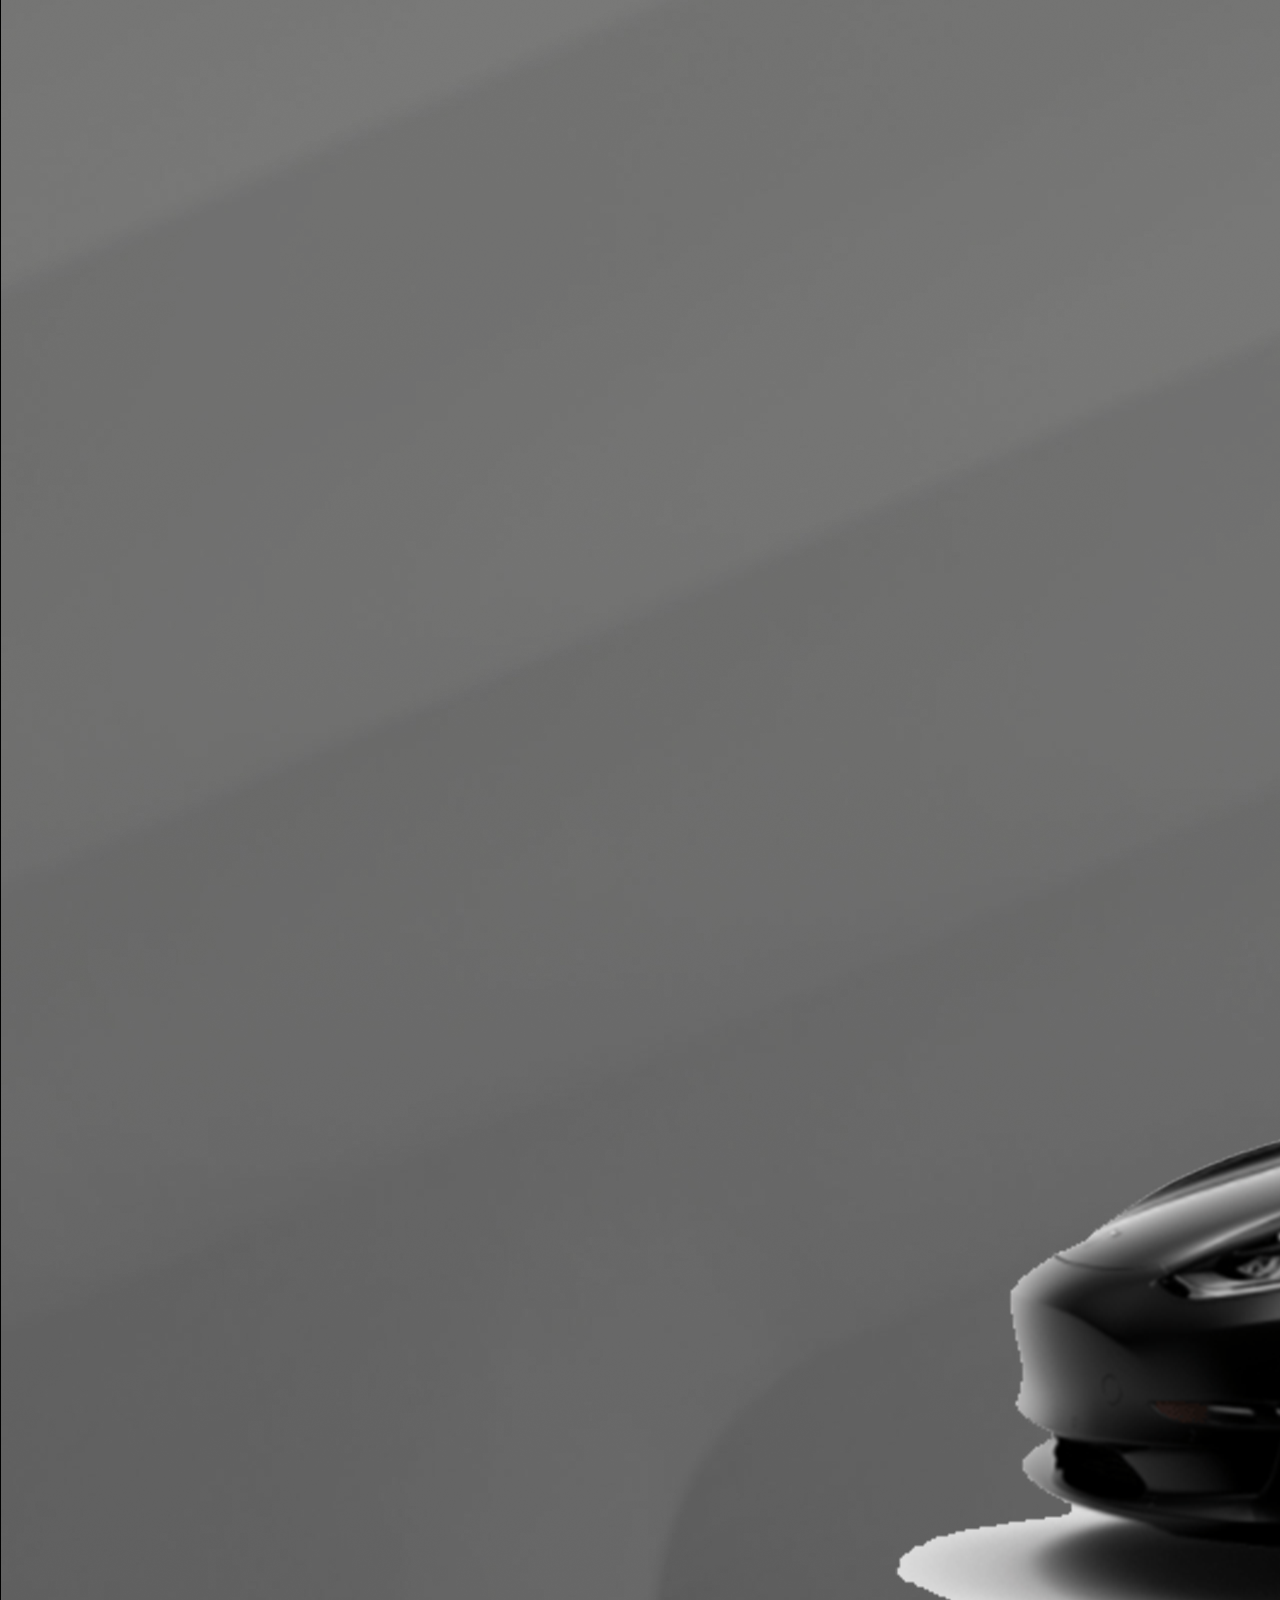
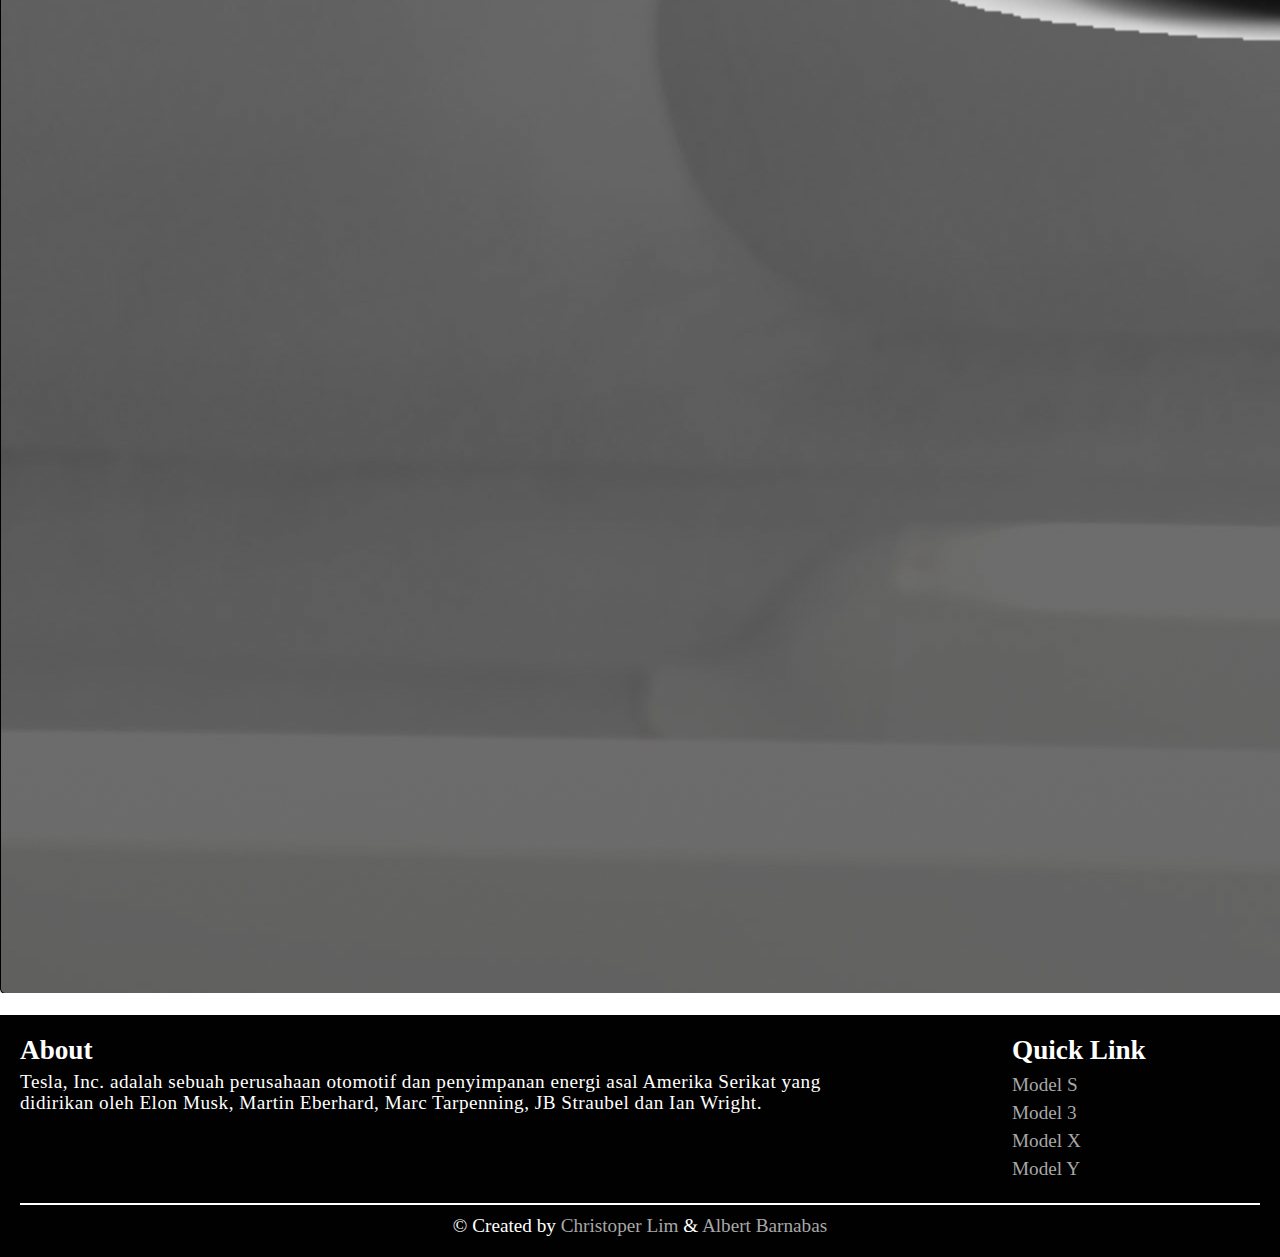
==== commit b2a15739: "About and Footer done" ====
--- a/index.html
+++ b/index.html
@@ -37,7 +37,7 @@
         <div class="aboutdetail">
           <div class="aboutdetailbox">
             <h2 id="abouttitle">Model S</h2>
-            <p id="aboutdesc">Model S</p>
+            <p id="aboutdesc">Tesla Model S adalah salah satu sedan listrik pertama yang memiliki desain menawan sekaligus futuristik. Lampu utamanya menggunakan LED dengan desain rumah lampu menyipit. Di bagian belakang, bumper besarnya dilengkapi dengan LED dan aksen krom pada spoilernya.</p>
           </div>
           <a href="./pages/models.html" id="aboutbutton">Learn more</a>
         </div>
@@ -71,20 +71,42 @@
 
     <footer>
       <div class="footerContainer">
-        <p>
-          Created by
-          <span
-            ><a href="https://github.com/chris260602" target="_blank"
-              >Christoper Lim</a
-            ></span
-          >
-          &
-          <span
-            ><a href="https://github.com/albertbarnabas10" target="_blank"
-              >Albert Barnabas</a
-            ></span
-          >
-        </p>
+        <div class="footerWrapper">
+          <div class="footerAbout">
+            <h2>About</h2>
+            <p>Tesla, Inc. adalah sebuah perusahaan otomotif dan penyimpanan energi asal Amerika Serikat yang didirikan oleh Elon Musk, Martin Eberhard, Marc Tarpenning, JB Straubel dan Ian Wright.</p>
+          </div>
+          <div class="footerLink">
+            <h2>Quick Link</h2>
+              <ul>
+                <li><a href="./pages/models.html">Model S</a></li>
+                <li><a href="./pages/model3.html">Model 3</a></li>
+                <li><a href="./pages/modelx.html">Model X</a></li>
+                <li><a href="./pages/modely.html">Model Y</a></li>
+              </ul>
+          </div>
+        </div>
+
+        <div class="footerLine">
+          
+        </div>
+
+        <div class="footerCopyright">
+          <p>
+            &copy Created by
+            <span
+              ><a href="https://github.com/chris260602" target="_blank"
+                >Christoper Lim</a
+              ></span
+            >
+            &
+            <span
+              ><a href="https://github.com/albertbarnabas10" target="_blank"
+                >Albert Barnabas</a
+              ></span
+            >
+          </p>
+        </div>
       </div>
     </footer>
     <script src="./assets/js/navigation.js"></script>
--- a/assets/css/footer.css
+++ b/assets/css/footer.css
@@ -1,6 +1,8 @@
 footer {
-  background-color: rgb(172, 118, 118);
+  background-color: #010101;
+  min-height: 120px;
 }
+
 footer .footerContainer {
   max-width: 1300px;
   display: flex;
@@ -9,13 +11,59 @@
   margin: auto;
   padding: 20px;
   font-size: 1.2rem;
+  flex-direction: column;
 }
+
+.footerWrapper{
+  display: flex;
+  justify-content: space-between;
+  margin-bottom: 20px;
+}
+
+.footerWrapper h2{
+  font-size: 1.7rem;
+  margin-bottom: 5px;
+}
+
+.footerWrapper p{
+  font-size: 1.2rem;
+  letter-spacing: .5px;
+  line-height: 21px;
+}
+
+.footerAbout{
+  width: 70%;
+}
+
+.footerLink{
+  width: 20%;
+}
+
+.footerLink ul li{
+  list-style: none;
+  padding: 3px 0;
+}
+
+.footerLine{
+  border-top: 2px solid white;
+  margin-bottom: 10px;
+}
+
+.footerCopyright{
+  text-align: center;
+}
+
 footer a {
-  color: rgb(255, 0, 0);
+  color: rgb(168, 168, 168);
   text-decoration: none;
   transition: color 0.3s;
 }
-
 footer a:hover {
-  color: aqua;
+  color: aliceblue;
 }
+@media (max-width: 768px) {
+  footer .footerContainer {
+    align-items: center;
+    text-align: center;
+  }
+}
--- a/style.css
+++ b/style.css
@@ -1,5 +1,28 @@
 .HeroSection {
   padding-top: 100px;
-  background-image: url("./assets/img/1.jpg");
+  background: linear-gradient(rgba(0,0,0, 0.7),rgba(0,0,0,0.6)),url("./assets/img/1.jpg");
+  background-position: center;
+  background-size: cover;
+  background-repeat: no-repeat;
   height: 100vh;
+  animation: hero 21s infinite;
 }
+
+@keyframes hero{
+  0%{
+    background: linear-gradient(rgba(0,0,0, 0.7),rgba(0,0,0,0.6)),url("./assets/img/2.jpg");
+  }
+
+  33%{
+    background: linear-gradient(rgba(0,0,0, 0.7),rgba(0,0,0,0.6)),url("./assets/img/3.jpg");
+  }
+
+  66%{
+    background: linear-gradient(rgba(0,0,0, 0.7),rgba(0,0,0,0.6)),url("./assets/img/4.jpg");
+  }
+
+  100%{
+    background: linear-gradient(rgba(0,0,0, 0.7),rgba(0,0,0,0.6)),url("./assets/img/1.jpg");
+  }
+}
+
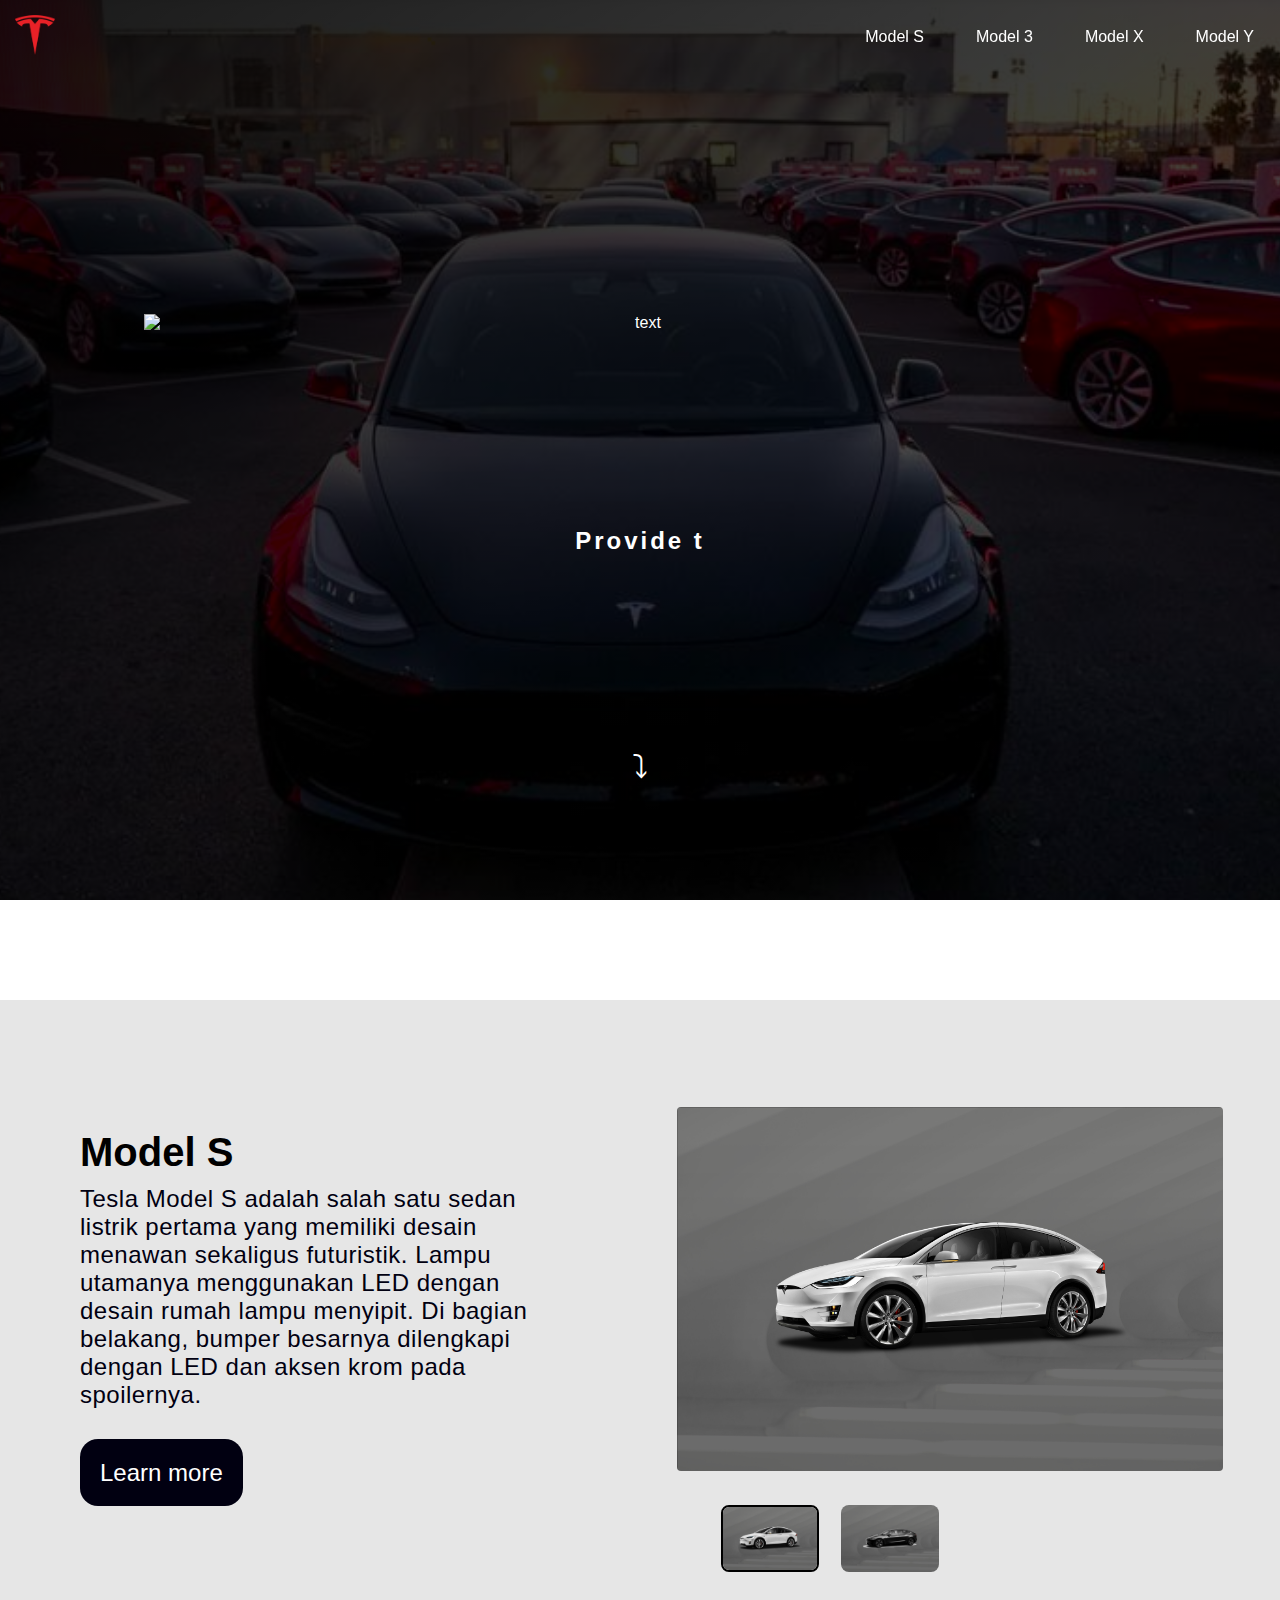
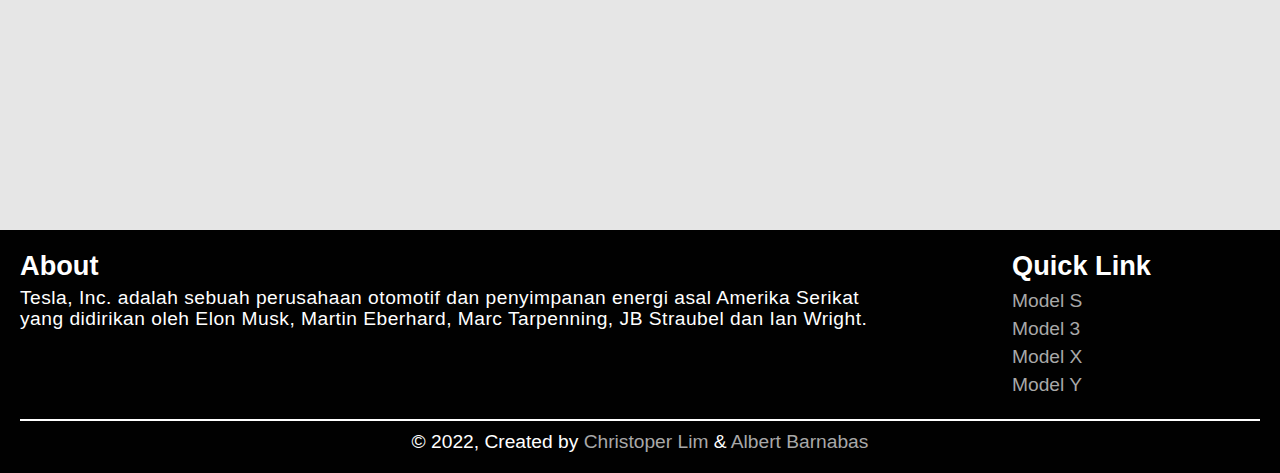
==== commit 7938ee0a: "added Loader" ====
--- a/index.html
+++ b/index.html
@@ -8,6 +8,7 @@
     <link rel="stylesheet" href="./assets/css/navigation.css" />
     <link rel="stylesheet" href="./assets/css/footer.css" />
     <link rel="stylesheet" href="./style.css" />
+    <script src="https://code.jquery.com/jquery-3.6.0.min.js" integrity="sha256-/xUj+3OJU5yExlq6GSYGSHk7tPXikynS7ogEvDej/m4=" crossorigin="anonymous"></script>
     <title>Tesla Colab</title>
   </head>
   <body>
@@ -30,6 +31,10 @@
         <h2 id="HeroDesc"></h2>
         <a href="#aboutSection">&#10549;</a>
       </div>
+    </div>
+
+    <div class="loader-wrapper">
+      <span class="loader"><span class="loader-inner"></span></span>
     </div>
 
     <div id="aboutSection">
@@ -88,12 +93,12 @@
         </div>
 
         <div class="footerLine">
-          
+
         </div>
 
         <div class="footerCopyright">
           <p>
-            &copy Created by
+            &copy 2022, Created by
             <span
               ><a href="https://github.com/chris260602" target="_blank"
                 >Christoper Lim</a
@@ -105,11 +110,18 @@
                 >Albert Barnabas</a
               ></span
             >
+
           </p>
         </div>
       </div>
     </footer>
     <script src="./assets/js/navigation.js"></script>
     <script src="./assets/js/index.js"></script>
+
+    <script>
+      $(window).on("load",function(){
+        $(".loader-wrapper").fadeOut("slow");
+      });
+  </script>
   </body>
 </html>
--- a/assets/css/navigation.css
+++ b/assets/css/navigation.css
@@ -1,8 +1,19 @@
+@font-face {
+  font-family: "Gotham medium";
+  src: url("../Gotham-Font/GothamMedium.ttf");
+  /* font-family: "Gotham light"; */
+  /* src: url("../Gotham-Font/GothamLight.ttf"); */
+}
 * {
   margin: 0;
   padding: 0;
   box-sizing: border-box;
   scroll-behavior: smooth;
+  font-family: "Gotham medium", Arial, Helvetica, sans-serif;
+}
+
+body{
+  overflow: hidden;
 }
 
 nav {
@@ -10,7 +21,9 @@
   width: 100vw;
   max-width: 100%;
   height: 70px;
-  /* background-color: #0F2027; */
+  background-color: #00000000;
+  z-index: 999;
+  transition: background-color 500ms;
 }
 
 nav .navContainer {
@@ -25,6 +38,7 @@
   display: flex;
   align-items: center;
   list-style: none;
+  z-index: 999;
 }
 
 .navContainer ul li a {
--- a/style.css
+++ b/style.css
@@ -1,28 +1,254 @@
+/* Loader */
+.loader-wrapper {
+  width: 100%;
+  height: 100%;
+  position: absolute;
+  top: 0;
+  left: 0;
+  background-color: #242f3f;
+  display:flex;
+  justify-content: center;
+  align-items: center;
+  z-index: 999;
+}
+
+.loader {
+  display: inline-block;
+  width: 30px;
+  height: 30px;
+  position: relative;
+  border: 4px solid #Fff;
+  animation: loader 2s infinite ease;
+}
+
+.loader-inner {
+  vertical-align: top;
+  display: inline-block;
+  width: 100%;
+  background-color: #fff;
+  animation: loader-inner 2s infinite ease-in;
+}
+
+@keyframes loader {
+  0% { transform: rotate(0deg);}
+  25% { transform: rotate(180deg);}
+  50% { transform: rotate(180deg);}
+  75% { transform: rotate(360deg);}
+  100% { transform: rotate(360deg);}
+}
+
+@keyframes loader-inner {
+  0% { height: 0%;}
+  25% { height: 0%;}
+  50% { height: 100%;}
+  75% { height: 100%;}
+  100% { height: 0%;}
+}
+
+/* Hero Section */
 .HeroSection {
-  padding-top: 100px;
-  background: linear-gradient(rgba(0,0,0, 0.7),rgba(0,0,0,0.6)),url("./assets/img/1.jpg");
-  background-position: center;
-  background-size: cover;
-  background-repeat: no-repeat;
-  height: 100vh;
-  animation: hero 21s infinite;
+    padding-top: 100px;
+    background-image: linear-gradient(
+        to top left,
+        rgba(0, 0, 0, 0.6),
+        rgba(0, 0, 0, 0.9)
+      ),
+      url("./assets/img/4.png");
+    background-repeat: no-repeat;
+    background-position: center;
+    background-size: cover;
+    background-attachment: fixed;
+    animation: heroBG 20s infinite; /* Masih belum ada animasi */
+    color: white;
+}
+
+@keyframes heroBG {
+  0% {
+    background-image: linear-gradient(
+        to top left,
+        rgba(0, 0, 0, 0.6),
+        rgba(0, 0, 0, 0.9)
+      ),
+      url("./assets/img/4.png");
+  }
+  25% {
+    background-image: linear-gradient(
+        to top left,
+        rgba(0, 0, 0, 0.6),
+        rgba(0, 0, 0, 0.9)
+      ),
+      url("./assets/img/1.jpg");
+  }
+  50% {
+    background-image: linear-gradient(
+        to top left,
+        rgba(0, 0, 0, 0.6),
+        rgba(0, 0, 0, 0.9)
+      ),
+      url("./assets/img/2.jpg");
+  }
+  75% {
+    background-image: linear-gradient(
+        to top left,
+        rgba(0, 0, 0, 0.6),
+        rgba(0, 0, 0, 0.9)
+      ),
+      url("./assets/img/3.jpg");
+  }
+  100% {
+    background-image: linear-gradient(
+        to top left,
+        rgba(0, 0, 0, 0.6),
+        rgba(0, 0, 0, 0.9)
+      ),
+      url("./assets/img/4.png");
+  }
+}
+.HeroWrapper {
+    text-align: center;
+    max-width: 1300px;
+    margin: auto;
+    display: flex;
+    flex-direction: column;
+    justify-content: space-evenly;
+    align-items: center;
+    min-height: 100vh;
+    padding: 20px;
+}
+.HeroWrapper img {
+    width: 80%;
+}
+.HeroWrapper a {
+    text-decoration: none;
+    color: white;
+    font-size: 2rem;
+}
+.HeroWrapper #HeroDesc {
+    letter-spacing: 3px;
+    animation: typingeffect 1.2s linear infinite; 
+}
+@keyframes typingeffect {
+    from {
+      border-right: 1px solid white;
+    }
+    to {
+      border-right: 0px;
+    }
+}
+/* About */
+#aboutSection{
+  background-color: rgb(230, 230, 230);
+}
+
+.aboutWrapper {
+    max-width: 1300px;
+    margin: auto;
+    display: flex;
+    padding: 20px;
+    padding-top: 70px;
+    min-height: calc(100vh - 70px);
+    /* background-color: aqua; */
+}
+
+.aboutdetail {
+    /* background-color: blanchedalmond; */
+    width: 50%;
+    padding: 10px;
+    margin-bottom: 20px;
+}
+
+.aboutdetail a {
+    font-size: 1.5rem;
+    margin-left: 50px;
+    background-color: #010011;
+    padding: 20px;
+    border-radius: 18px;
+    color: #fff;
+    text-decoration: none;
+    transition: 0.3s ease-in;
+}
+
+.aboutdetail a:hover{
+    transition: 0.3s ease-in;
+    color: #010011;
+    background-color: #fff;
+    border: 3px solid #010011;
+}
+
+.aboutdetailbox {
+    /* background-color: aliceblue; */
+    padding: 50px;
+}
+.aboutdetailbox h2 {
+    font-size: 2.5rem;
+    margin-bottom: 10px;
+}
+.aboutdetailbox p {
+    font-size: 1.5rem;
+    color: #010011;
+    letter-spacing: .5px;
+    line-height: 28px;
+    /* text-align: justify; */
+   
+}
+.aboutcarousel {
+    /* background-color: aqua; */
+    width: 50%;
+    padding: 3%;
+}
+.aboutcarousel img {
+    width: 100%;
+    border-radius: 4px;
+    margin-bottom: 30px;
+    /* padding: 3%; */
+}
+.aboutcarousel .carouselselection {
+    display: flex;
+    justify-content: center;
+    width: 100%;
+    margin: 0;
+    padding: 0;
+    overflow-x: auto;
+}
+.aboutcarousel .carouselselection img {
+    max-width: 18%;
+    max-height: 70px;
+    margin: 0 2%;
+    padding: 0;
+    border-radius: 8px;
+}
+
+.aboutcarousel .carouselselection img.active {
+    border: 2px solid black;
+}
+
+@media (max-width: 768px) {
+    .aboutWrapper {
+        flex-direction: column;
+    }
+    .aboutdetail {
+        width: 100%;
+    }
+    .aboutcarousel {
+        width: 100%;
+    }
 }
 
 @keyframes hero{
-  0%{
-    background: linear-gradient(rgba(0,0,0, 0.7),rgba(0,0,0,0.6)),url("./assets/img/2.jpg");
-  }
-
-  33%{
-    background: linear-gradient(rgba(0,0,0, 0.7),rgba(0,0,0,0.6)),url("./assets/img/3.jpg");
-  }
-
-  66%{
-    background: linear-gradient(rgba(0,0,0, 0.7),rgba(0,0,0,0.6)),url("./assets/img/4.jpg");
-  }
-
-  100%{
-    background: linear-gradient(rgba(0,0,0, 0.7),rgba(0,0,0,0.6)),url("./assets/img/1.jpg");
-  }
-}
-
+    0%{
+      background: linear-gradient(rgba(0,0,0, 0.7),rgba(0,0,0,0.6)),url("./assets/img/2.jpg");
+    }
+
+    33%{
+      background: linear-gradient(rgba(0,0,0, 0.7),rgba(0,0,0,0.6)),url("./assets/img/3.jpg");
+    }
+
+    66%{
+      background: linear-gradient(rgba(0,0,0, 0.7),rgba(0,0,0,0.6)),url("./assets/img/4.jpg");
+    }
+
+    100%{
+      background: linear-gradient(rgba(0,0,0, 0.7),rgba(0,0,0,0.6)),url("./assets/img/1.jpg");
+    }
+}
+
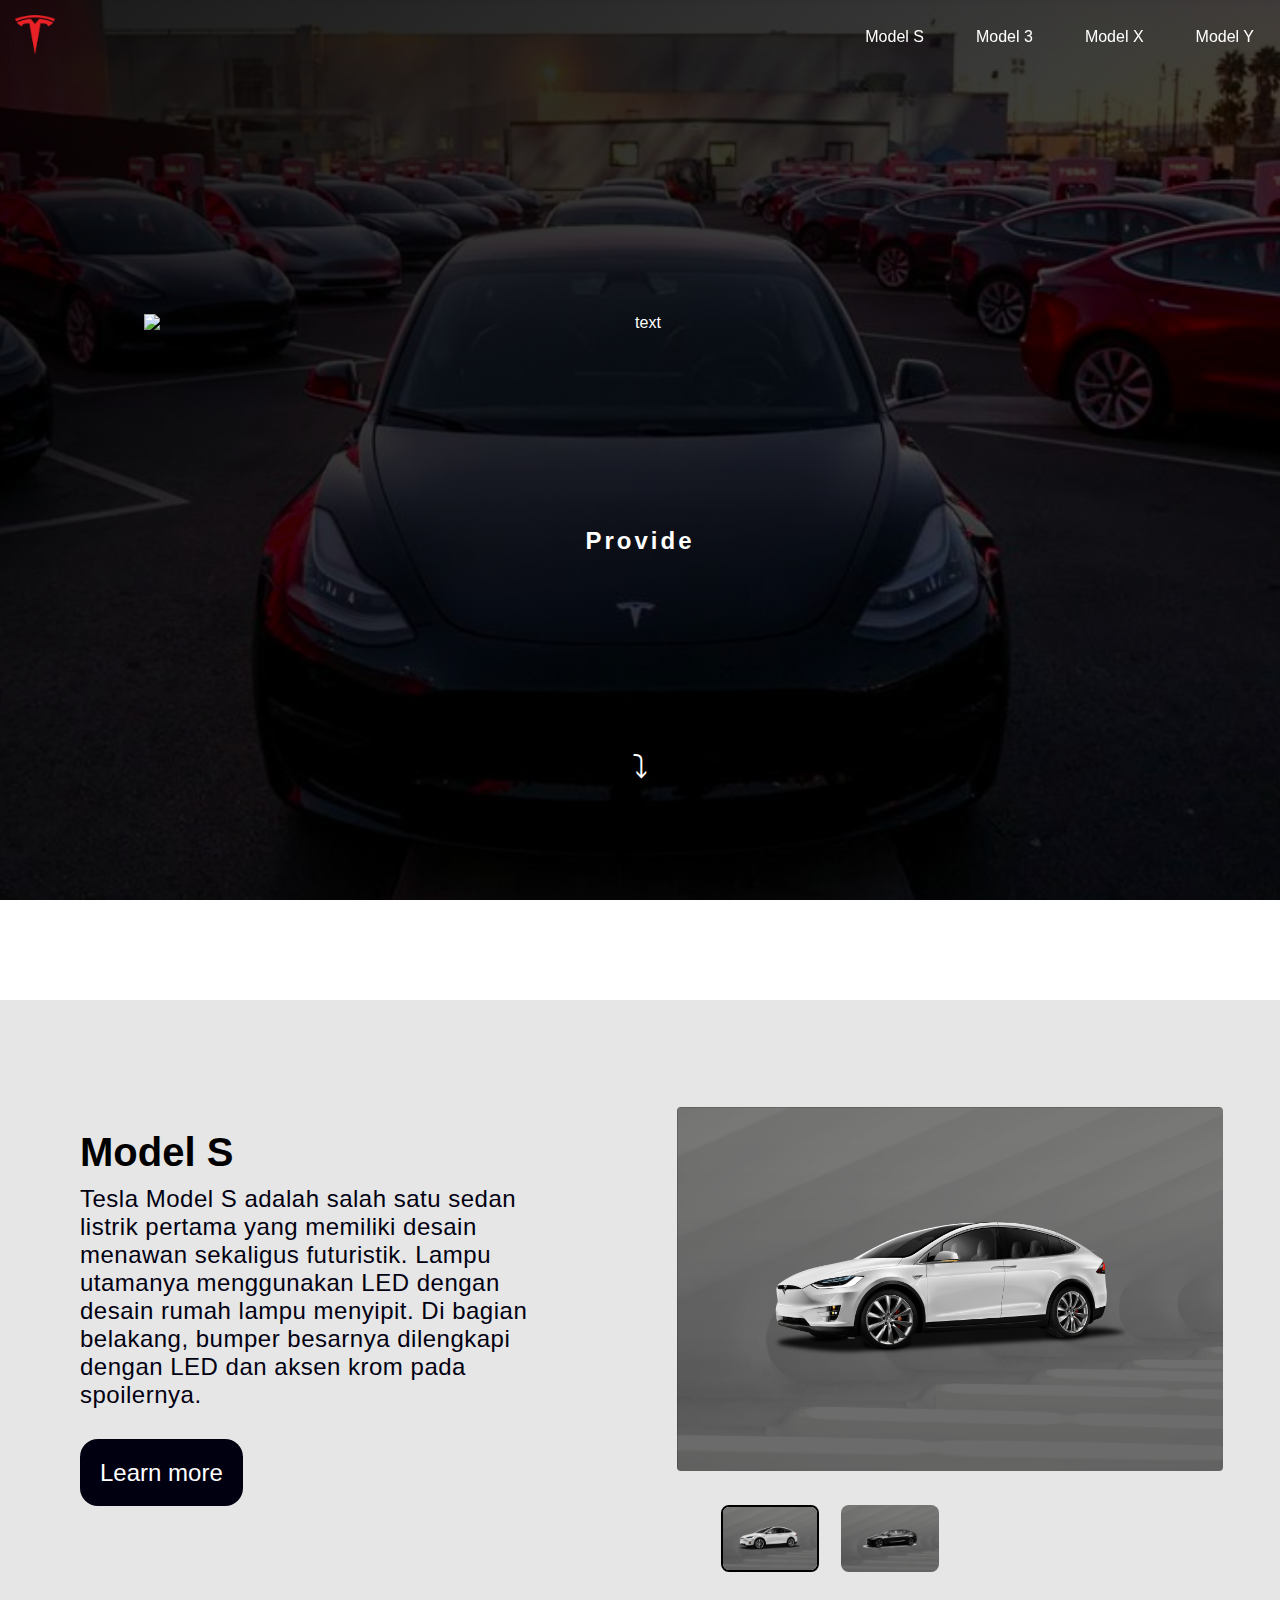
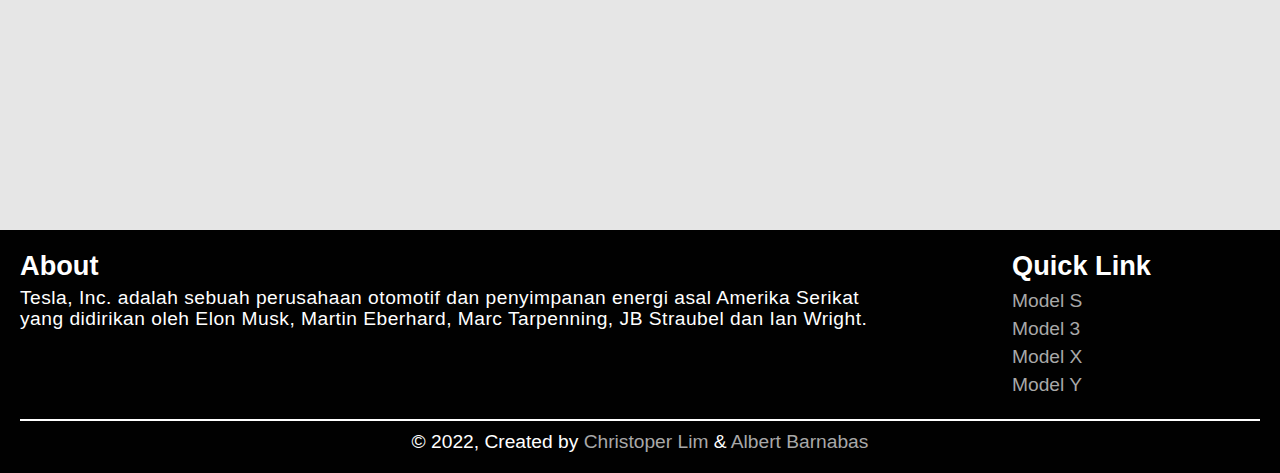
==== commit 46c7785d: "Responsive fixed" ====
--- a/index.html
+++ b/index.html
@@ -121,6 +121,8 @@
     <script>
       $(window).on("load",function(){
         $(".loader-wrapper").fadeOut("slow");
+        const body = document.getElementsByTagName("body")[0];
+        body.style.overflow = "auto";
       });
   </script>
   </body>
--- a/assets/css/footer.css
+++ b/assets/css/footer.css
@@ -65,5 +65,35 @@
   footer .footerContainer {
     align-items: center;
     text-align: center;
+    display: flex;
+    flex-direction: column;
+  }
+
+  .footerWrapper{
+    display: flex;
+    flex-direction: column;
+    align-items: center;
+  }
+
+  .footerAbout{
+    width: 100%;
+    margin-bottom: 10px;
+  }
+
+  .footerAbout p{
+    text-align: center;
+    font-size: 1rem;
+  }
+
+  .footerLine{
+    width: 100%;
+  }
+
+  .footerWrapper h2{
+    font-size: 1.5rem;
+  }
+
+  .footerLink a{
+    font-size: 1rem;
   }
 }
--- a/style.css
+++ b/style.css
@@ -229,6 +229,15 @@
     .aboutdetail {
         width: 100%;
     }
+
+    .aboutdetail p{
+      font-size: 1.2rem;
+    }
+
+    .aboutdetail a{
+      font-size: 1.2rem;
+    }
+
     .aboutcarousel {
         width: 100%;
     }
